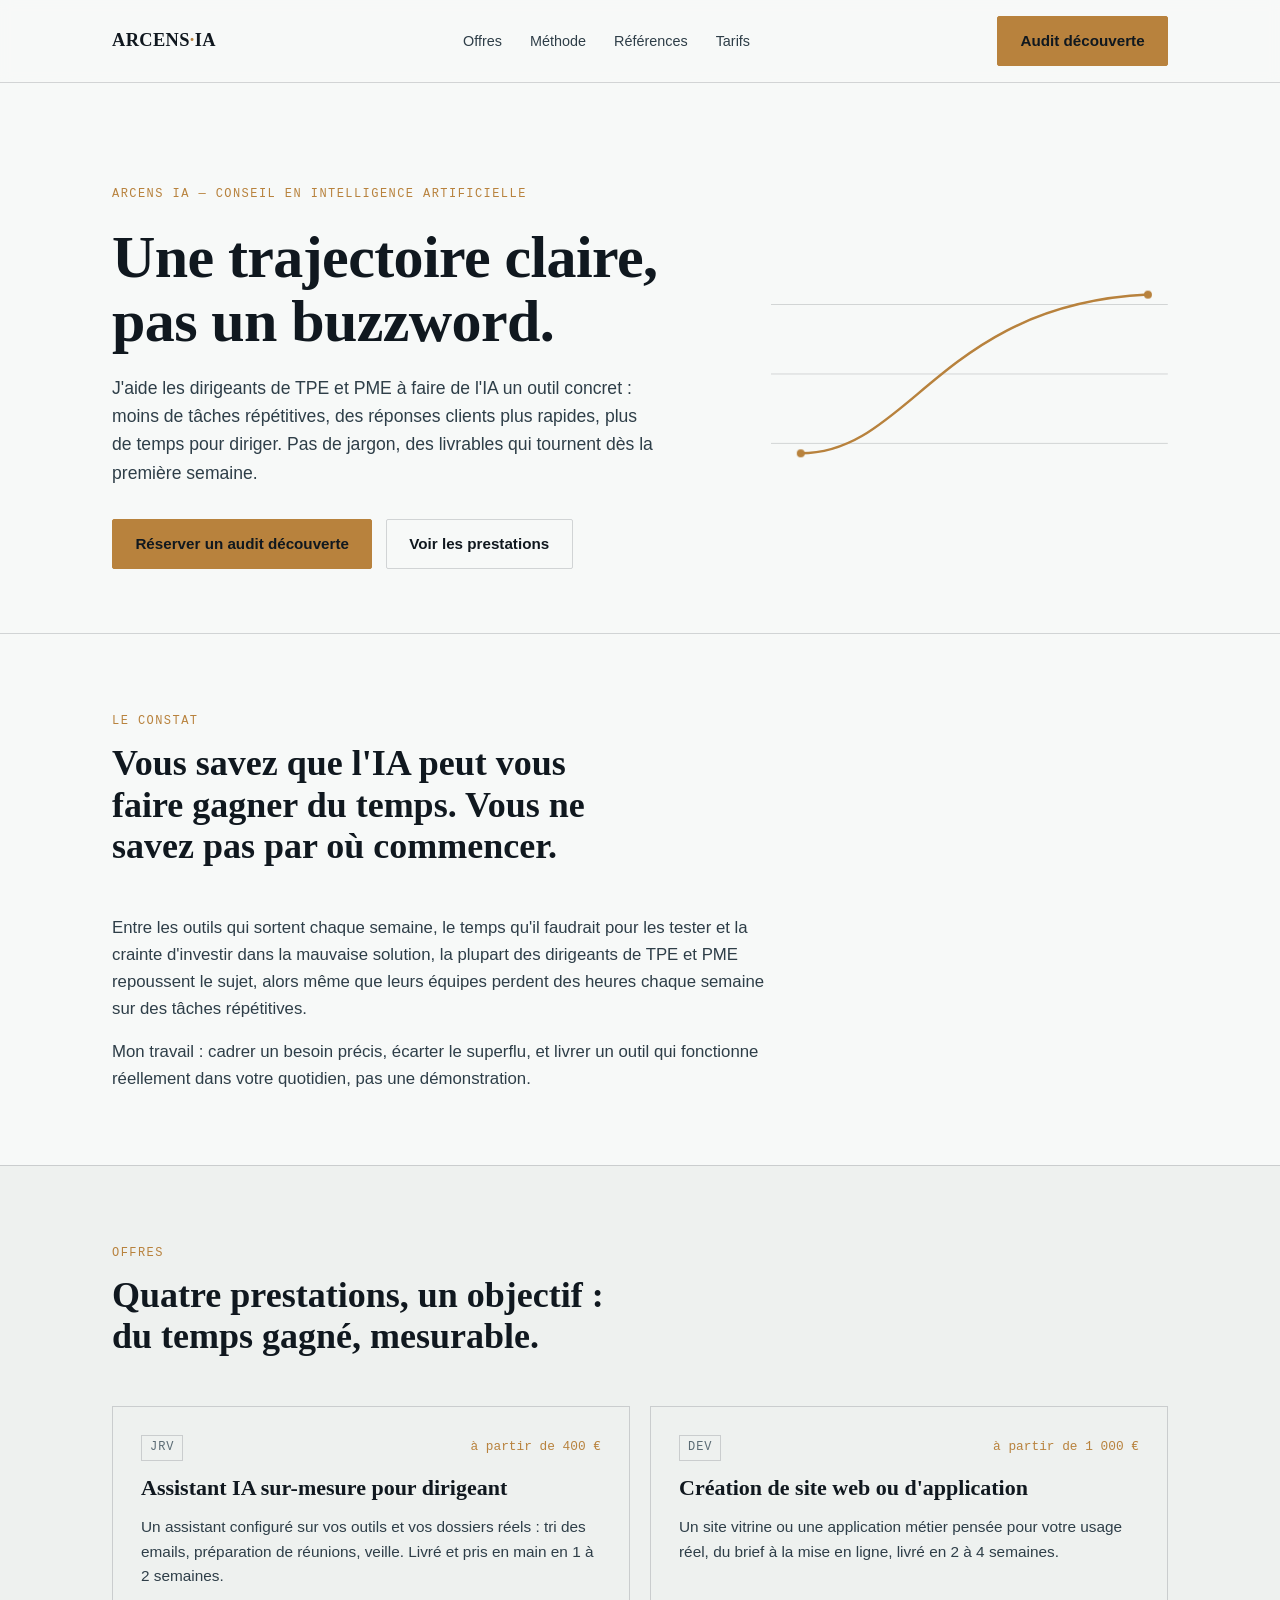
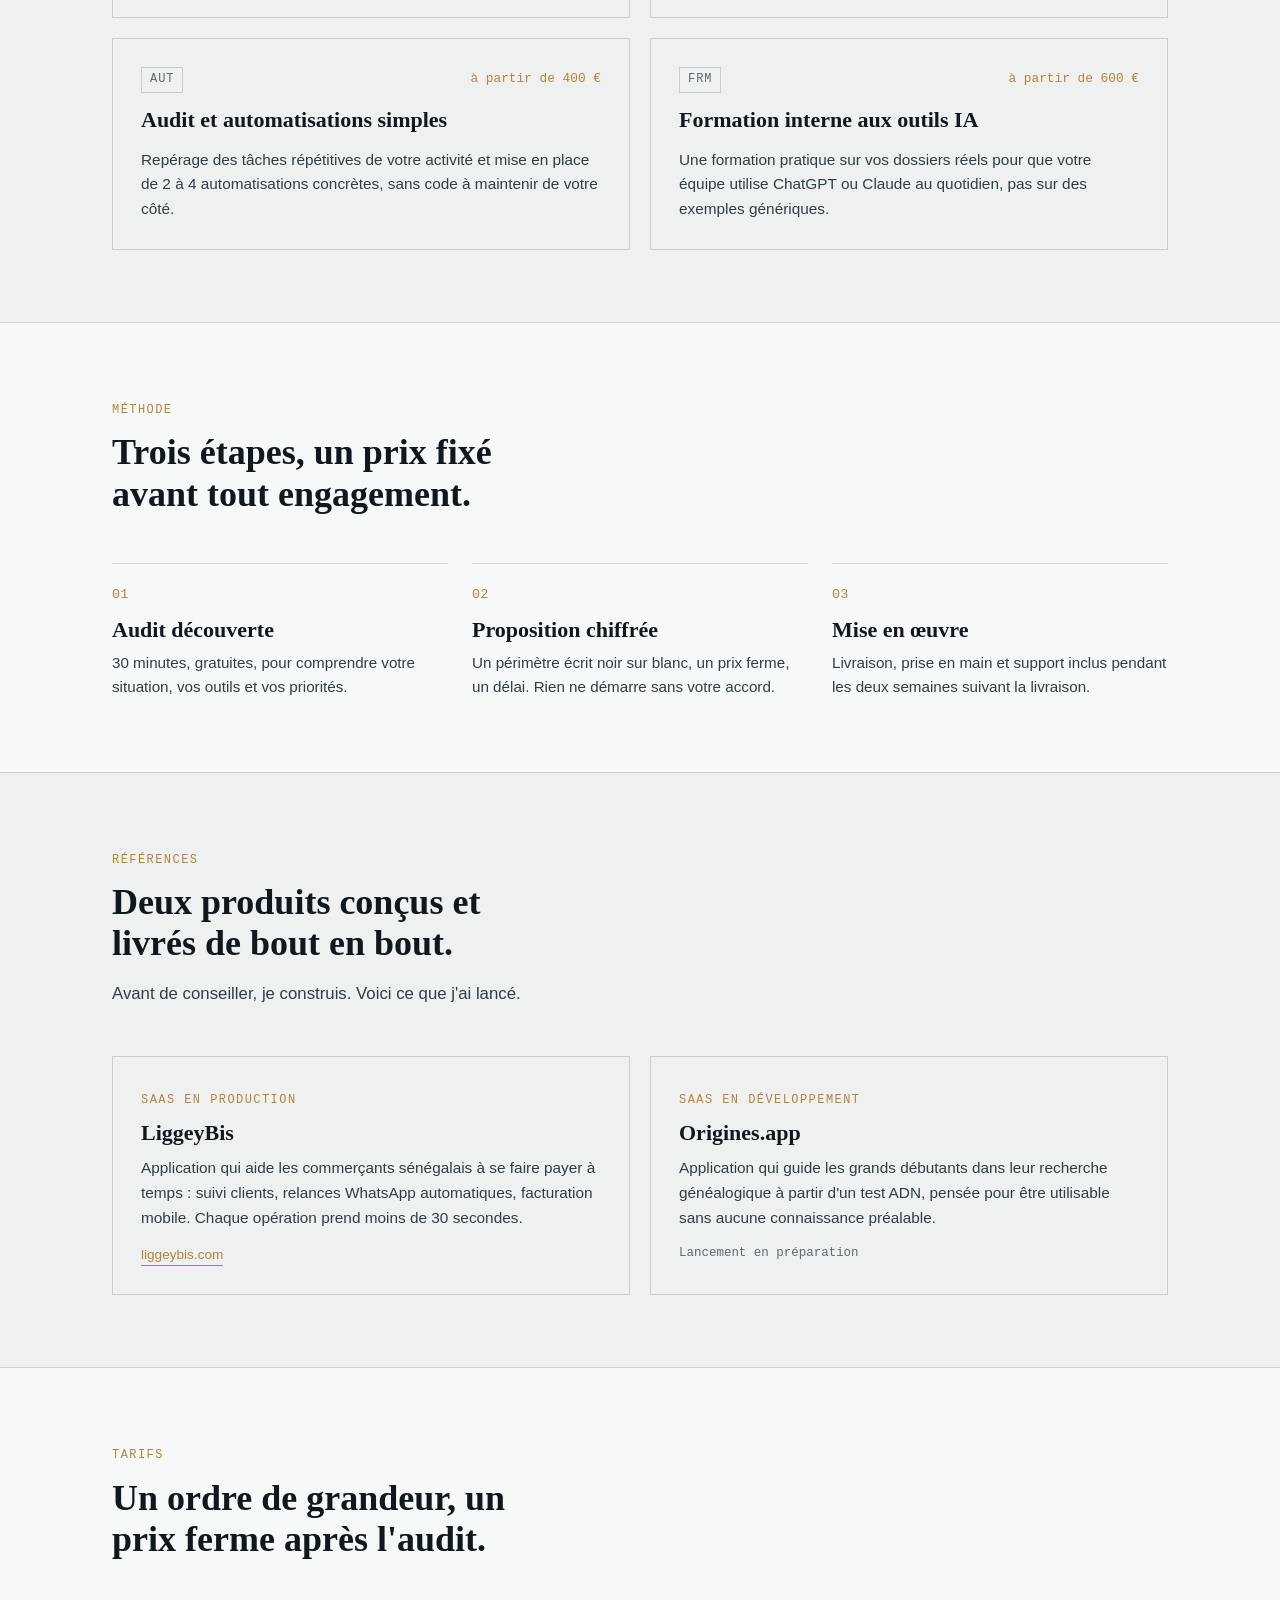
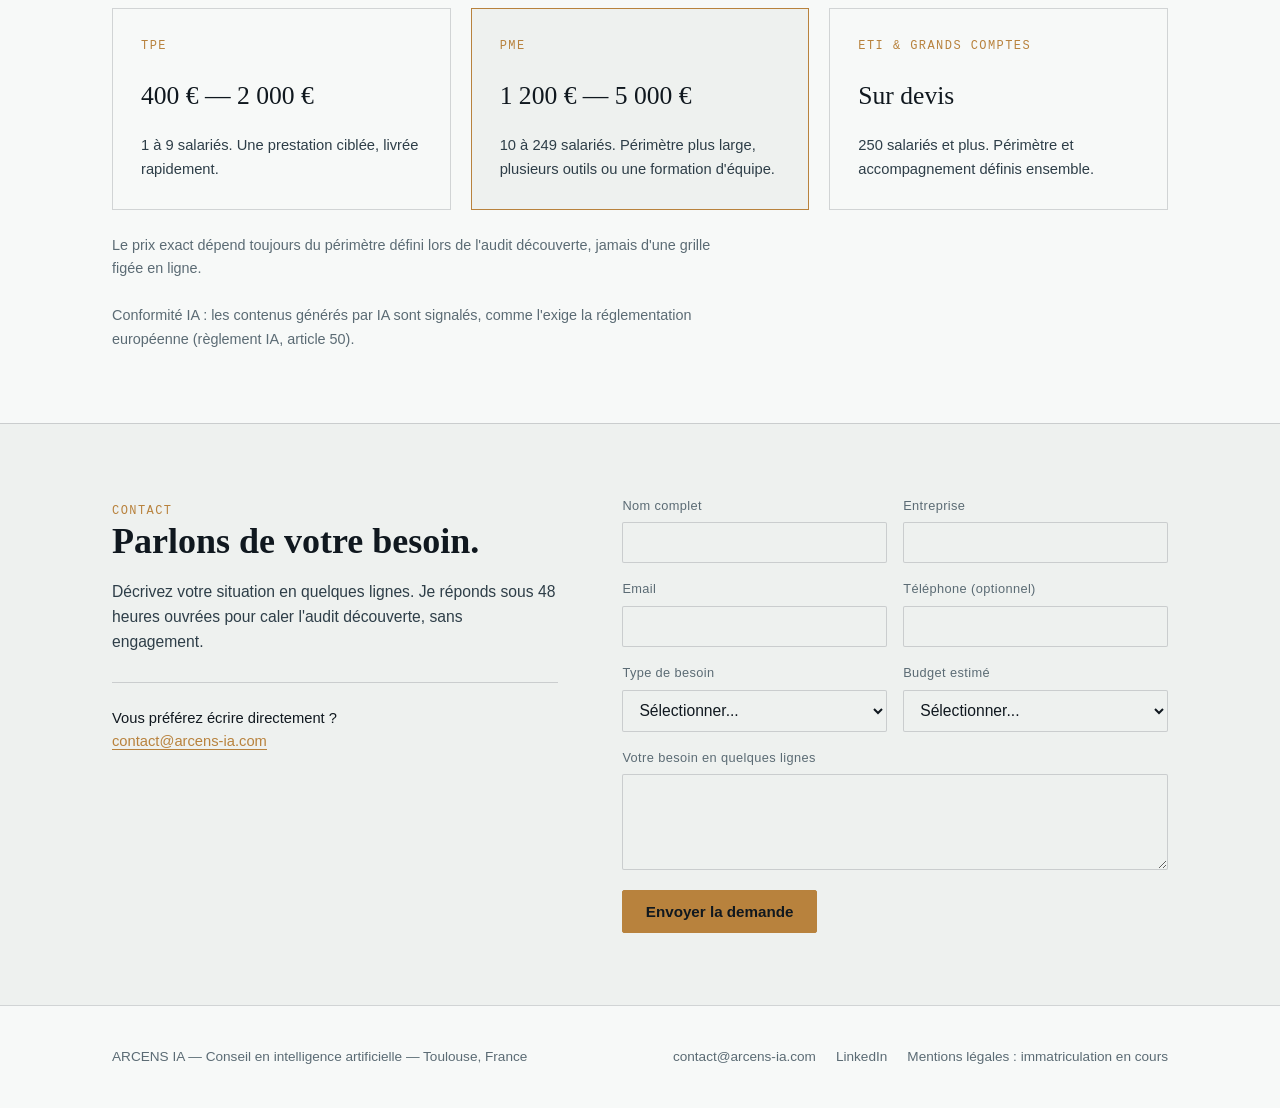
==== index.html @ 592940e7 "Lower starting price to 400 euros for JRV and AUT offers Co-Authored-By: Claude Sonnet 5 <noreply@an" ====
<!DOCTYPE html>
<html lang="fr">
<head>
<meta charset="UTF-8" />
<meta name="viewport" content="width=device-width, initial-scale=1.0" />
<title>Arcens IA — Conseil en intelligence artificielle pour dirigeants de TPE et PME</title>
<meta name="description" content="Arcens IA accompagne les dirigeants de TPE et PME avec des solutions IA concrètes : assistant sur-mesure, sites et applications, automatisations, formation." />
<!--
  À COMPLÉTER AVANT MISE EN LIGNE :
  1. Mentions légales dans le footer une fois le SIRET/immatriculation obtenu
-->
<style>
  :root {
    --ink-900: #10181f;
    --ink-700: #2e3e48;
    --ink-500: #5b6b74;
    --paper-000: #f7f9f8;
    --paper-050: #eef1ef;
    --paper-100: #e1e6e3;
    --accent: #b8823d;
    --accent-soft: #d9b77b;

    --bg: var(--paper-000);
    --surface: var(--paper-050);
    --surface-alt: var(--paper-100);
    --text: var(--ink-900);
    --text-soft: var(--ink-700);
    --text-muted: var(--ink-500);
    --border: rgba(16, 24, 31, 0.16);
    --accent-c: var(--accent);
    --accent-c-soft: var(--accent-soft);
    --on-accent: #10181f;
    --shadow: rgba(16, 24, 31, 0.10);
  }

  @media (prefers-color-scheme: dark) {
    :root:not([data-theme="light"]) {
      --bg: #10181f;
      --surface: #182530;
      --surface-alt: #1f2e3a;
      --text: #eef1ef;
      --text-soft: #c3cbc8;
      --text-muted: #8ca0a8;
      --border: rgba(238, 241, 239, 0.16);
      --accent-c: #d9a653;
      --accent-c-soft: #e9c687;
      --on-accent: #10181f;
      --shadow: rgba(0, 0, 0, 0.35);
    }
  }

  :root[data-theme="dark"] {
    --bg: #10181f;
    --surface: #182530;
    --surface-alt: #1f2e3a;
    --text: #eef1ef;
    --text-soft: #c3cbc8;
    --text-muted: #8ca0a8;
    --border: rgba(238, 241, 239, 0.16);
    --accent-c: #d9a653;
    --accent-c-soft: #e9c687;
    --on-accent: #10181f;
    --shadow: rgba(0, 0, 0, 0.35);
  }

  * { box-sizing: border-box; }

  html {
    scroll-behavior: smooth;
  }

  @media (prefers-reduced-motion: reduce) {
    html { scroll-behavior: auto; }
    *, *::before, *::after {
      animation-duration: 0.01ms !important;
      animation-iteration-count: 1 !important;
      transition-duration: 0.01ms !important;
    }
  }

  body {
    margin: 0;
    background: var(--bg);
    color: var(--text);
    font-family: "Trebuchet MS", "Segoe UI", Verdana, sans-serif;
    font-size: 16px;
    line-height: 1.6;
    -webkit-font-smoothing: antialiased;
  }

  .wrap {
    max-width: 72rem;
    margin: 0 auto;
    padding-inline: clamp(1.25rem, 4vw, 3rem);
  }

  h1, h2, h3 {
    font-family: "Iowan Old Style", "Palatino Linotype", Georgia, serif;
    font-weight: 600;
    text-wrap: balance;
    color: var(--text);
    margin: 0;
  }

  h1 { font-size: clamp(2.25rem, 1.5rem + 3vw, 3.75rem); line-height: 1.08; letter-spacing: -0.01em; }
  h2 { font-size: clamp(1.75rem, 1.3rem + 1.8vw, 2.25rem); line-height: 1.15; }
  h3 { font-size: clamp(1.15rem, 1rem + 0.6vw, 1.375rem); line-height: 1.25; }

  p { margin: 0; color: var(--text-soft); }

  .eyebrow {
    font-family: "Cascadia Mono", "SF Mono", Consolas, "Courier New", monospace;
    font-size: 0.75rem;
    letter-spacing: 0.12em;
    text-transform: uppercase;
    color: var(--accent-c);
    display: inline-block;
  }

  a { color: inherit; }

  .btn {
    display: inline-flex;
    align-items: center;
    gap: 0.5rem;
    font-family: "Trebuchet MS", "Segoe UI", sans-serif;
    font-size: 0.95rem;
    font-weight: 700;
    text-decoration: none;
    padding: 0.75rem 1.4rem;
    border-radius: 2px;
    border: 1px solid transparent;
    cursor: pointer;
    transition: background-color 0.15s ease, color 0.15s ease, border-color 0.15s ease;
  }
  .btn-primary {
    background: var(--accent-c);
    color: var(--on-accent);
    border-color: var(--accent-c);
  }
  .btn-primary:hover { background: var(--accent-c-soft); border-color: var(--accent-c-soft); }
  .btn-ghost {
    background: transparent;
    color: var(--text);
    border-color: var(--border);
  }
  .btn-ghost:hover { border-color: var(--accent-c); color: var(--accent-c); }
  .btn:focus-visible {
    outline: 2px solid var(--accent-c);
    outline-offset: 2px;
  }

  /* Header */
  .site-header {
    position: sticky;
    top: 0;
    z-index: 20;
    background: color-mix(in srgb, var(--bg) 88%, transparent);
    backdrop-filter: blur(6px);
    border-bottom: 1px solid var(--border);
  }
  .site-header .wrap {
    display: flex;
    align-items: center;
    justify-content: space-between;
    gap: 1rem;
    padding-block: 1rem;
  }
  .wordmark {
    font-family: "Iowan Old Style", "Palatino Linotype", Georgia, serif;
    font-weight: 700;
    font-size: 1.15rem;
    letter-spacing: 0.02em;
    text-decoration: none;
    color: var(--text);
  }
  .wordmark span { color: var(--accent-c); }
  .nav-links {
    display: flex;
    gap: 1.75rem;
    list-style: none;
    margin: 0;
    padding: 0;
  }
  .nav-links a {
    text-decoration: none;
    font-size: 0.9rem;
    color: var(--text-soft);
    transition: color 0.15s ease;
  }
  .nav-links a:hover { color: var(--accent-c); }
  @media (max-width: 42rem) {
    .nav-links { display: none; }
  }

  /* Hero */
  .hero {
    padding-block: clamp(3rem, 8vw, 6rem) clamp(2.5rem, 6vw, 4rem);
    display: grid;
    grid-template-columns: 1.2fr 0.8fr;
    gap: clamp(2rem, 5vw, 4rem);
    align-items: center;
  }
  @media (max-width: 56rem) {
    .hero { grid-template-columns: 1fr; }
  }
  .hero-eyebrow { margin-bottom: 1.25rem; }
  .hero h1 { margin-bottom: 1.25rem; }
  .hero-sub {
    font-size: 1.1rem;
    max-width: 34rem;
    margin-bottom: 2rem;
  }
  .hero-actions { display: flex; gap: 0.85rem; flex-wrap: wrap; }
  .hero-figure { position: relative; }
  .hero-figure svg { width: 100%; height: auto; display: block; }
  .arc-path {
    fill: none;
    stroke: var(--accent-c);
    stroke-width: 2.5;
    stroke-linecap: round;
    stroke-dasharray: 480;
    stroke-dashoffset: 480;
    animation: draw-arc 1.4s 0.2s ease forwards;
  }
  .arc-dot {
    fill: var(--accent-c);
    opacity: 0;
    animation: fade-in 0.4s 1.5s ease forwards;
  }
  .arc-grid line { stroke: var(--border); stroke-width: 1; }
  @keyframes draw-arc { to { stroke-dashoffset: 0; } }
  @keyframes fade-in { to { opacity: 1; } }

  /* Sections */
  .section { padding-block: clamp(3rem, 6vw, 4.5rem); border-top: 1px solid var(--border); }
  .section-head { max-width: 40rem; margin-bottom: clamp(2rem, 4vw, 3rem); }
  .section-head .eyebrow { margin-bottom: 0.75rem; }
  .section-head p { margin-top: 1rem; font-size: 1.05rem; }
  .section-alt { background: var(--surface); }

  /* Problem */
  .problem-body { max-width: 42rem; font-size: 1.05rem; }
  .problem-body p + p { margin-top: 1rem; }

  /* Offers */
  .offers-grid {
    display: grid;
    grid-template-columns: repeat(2, 1fr);
    gap: 1.25rem;
  }
  @media (max-width: 42rem) { .offers-grid { grid-template-columns: 1fr; } }
  .offer-card {
    background: var(--surface);
    border: 1px solid var(--border);
    padding: 1.75rem;
    display: flex;
    flex-direction: column;
    gap: 0.85rem;
    transition: border-color 0.15s ease;
  }
  .offer-card:hover { border-color: var(--accent-c); }
  .offer-head { display: flex; align-items: baseline; justify-content: space-between; gap: 1rem; }
  .offer-code {
    font-family: "Cascadia Mono", "SF Mono", Consolas, monospace;
    font-size: 0.75rem;
    letter-spacing: 0.08em;
    color: var(--text-muted);
    border: 1px solid var(--border);
    padding: 0.15rem 0.5rem;
  }
  .offer-price {
    font-family: "Cascadia Mono", "SF Mono", Consolas, monospace;
    font-size: 0.8rem;
    color: var(--accent-c);
    white-space: nowrap;
  }
  .offer-card p { font-size: 0.96rem; }

  /* Method */
  .method-list {
    display: grid;
    grid-template-columns: repeat(3, 1fr);
    gap: 1.5rem;
    counter-reset: step;
  }
  @media (max-width: 56rem) { .method-list { grid-template-columns: 1fr; } }
  .method-step { padding-top: 1.25rem; border-top: 1px solid var(--border); }
  .method-num {
    font-family: "Cascadia Mono", "SF Mono", Consolas, monospace;
    font-size: 0.85rem;
    color: var(--accent-c);
    display: block;
    margin-bottom: 0.6rem;
  }
  .method-step h3 { margin-bottom: 0.5rem; }
  .method-step p { font-size: 0.95rem; }

  /* Proof */
  .proof-grid {
    display: grid;
    grid-template-columns: repeat(2, 1fr);
    gap: 1.25rem;
  }
  @media (max-width: 42rem) { .proof-grid { grid-template-columns: 1fr; } }
  .proof-card {
    padding: 1.75rem;
    border: 1px solid var(--border);
    background: var(--surface);
  }
  .proof-card .eyebrow { margin-bottom: 0.6rem; }
  .proof-card h3 { margin-bottom: 0.6rem; }
  .proof-card p { font-size: 0.96rem; }
  .proof-link {
    display: inline-block;
    margin-top: 0.85rem;
    font-size: 0.85rem;
    color: var(--accent-c);
    text-decoration: none;
    border-bottom: 1px solid var(--accent-c);
  }
  .proof-status {
    display: inline-block;
    margin-top: 0.85rem;
    font-family: "Cascadia Mono", "SF Mono", Consolas, monospace;
    font-size: 0.78rem;
    color: var(--text-muted);
  }

  /* Pricing */
  .pricing-grid {
    display: grid;
    grid-template-columns: repeat(3, 1fr);
    gap: 1.25rem;
  }
  @media (max-width: 56rem) { .pricing-grid { grid-template-columns: 1fr; } }
  .price-tier {
    border: 1px solid var(--border);
    padding: 1.75rem;
    display: flex;
    flex-direction: column;
    gap: 0.5rem;
  }
  .price-tier.is-featured { border-color: var(--accent-c); background: var(--surface); }
  .price-tier .eyebrow { margin-bottom: 0.35rem; }
  .price-amount {
    font-family: "Iowan Old Style", "Palatino Linotype", Georgia, serif;
    font-size: 1.6rem;
    color: var(--text);
    margin: 0.35rem 0 0.6rem;
  }
  .price-tier p { font-size: 0.92rem; }
  .pricing-note { margin-top: 1.5rem; font-size: 0.9rem; color: var(--text-muted); max-width: 38rem; }

  /* Contact */
  .contact-grid {
    display: grid;
    grid-template-columns: 0.9fr 1.1fr;
    gap: clamp(2rem, 5vw, 4rem);
  }
  @media (max-width: 56rem) { .contact-grid { grid-template-columns: 1fr; } }
  .contact-info p { margin-top: 1rem; font-size: 0.98rem; }
  .contact-direct {
    margin-top: 1.75rem;
    padding-top: 1.5rem;
    border-top: 1px solid var(--border);
    font-size: 0.92rem;
  }
  .contact-direct a { color: var(--accent-c); text-decoration: none; border-bottom: 1px solid var(--accent-c); }

  form { display: flex; flex-direction: column; gap: 1rem; }
  .form-row { display: grid; grid-template-columns: 1fr 1fr; gap: 1rem; }
  @media (max-width: 30rem) { .form-row { grid-template-columns: 1fr; } }
  .form-field { display: flex; flex-direction: column; gap: 0.4rem; }
  .form-field label {
    font-size: 0.8rem;
    letter-spacing: 0.03em;
    color: var(--text-muted);
  }
  .form-field input,
  .form-field select,
  .form-field textarea {
    font-family: "Trebuchet MS", "Segoe UI", sans-serif;
    font-size: 0.98rem;
    color: var(--text);
    background: var(--surface);
    border: 1px solid var(--border);
    border-radius: 2px;
    padding: 0.65rem 0.75rem;
  }
  .form-field textarea { resize: vertical; min-height: 6rem; }
  .form-field input:focus-visible,
  .form-field select:focus-visible,
  .form-field textarea:focus-visible {
    outline: 2px solid var(--accent-c);
    outline-offset: 1px;
  }
  .form-submit { display: flex; align-items: center; gap: 1rem; margin-top: 0.25rem; }
  .form-status { font-size: 0.88rem; }
  .form-status[data-state="ok"] { color: #4f8f5b; }
  .form-status[data-state="error"] { color: #b3543f; }

  /* Footer */
  .site-footer { border-top: 1px solid var(--border); padding-block: 2.5rem; }
  .footer-grid {
    display: flex;
    justify-content: space-between;
    flex-wrap: wrap;
    gap: 1.5rem;
    font-size: 0.85rem;
    color: var(--text-muted);
  }
  .footer-links { display: flex; gap: 1.25rem; list-style: none; margin: 0; padding: 0; }
  .footer-links a { text-decoration: none; color: var(--text-muted); }
  .footer-links a:hover { color: var(--accent-c); }
</style>
</head>
<body>

<header class="site-header">
  <div class="wrap">
    <a href="#top" class="wordmark">ARCENS<span>·</span>IA</a>
    <nav>
      <ul class="nav-links">
        <li><a href="#offres">Offres</a></li>
        <li><a href="#methode">Méthode</a></li>
        <li><a href="#references">Références</a></li>
        <li><a href="#tarifs">Tarifs</a></li>
      </ul>
    </nav>
    <a href="#contact" class="btn btn-primary">Audit découverte</a>
  </div>
</header>

<main id="top">
  <section class="hero wrap">
    <div>
      <span class="eyebrow hero-eyebrow">Arcens IA — Conseil en intelligence artificielle</span>
      <h1>Une trajectoire claire, pas un buzzword.</h1>
      <p class="hero-sub">
        J'aide les dirigeants de TPE et PME à faire de l'IA un outil concret&nbsp;: moins de tâches
        répétitives, des réponses clients plus rapides, plus de temps pour diriger. Pas de jargon,
        des livrables qui tournent dès la première semaine.
      </p>
      <div class="hero-actions">
        <a href="#contact" class="btn btn-primary">Réserver un audit découverte</a>
        <a href="#offres" class="btn btn-ghost">Voir les prestations</a>
      </div>
    </div>
    <div class="hero-figure" aria-hidden="true">
      <svg viewBox="0 0 400 260" xmlns="http://www.w3.org/2000/svg">
        <g class="arc-grid">
          <line x1="0" y1="60" x2="400" y2="60" />
          <line x1="0" y1="130" x2="400" y2="130" />
          <line x1="0" y1="200" x2="400" y2="200" />
        </g>
        <path class="arc-path" d="M30,210 C140,210 170,60 380,50" />
        <circle class="arc-dot" cx="30" cy="210" r="4" />
        <circle class="arc-dot" cx="380" cy="50" r="4" />
      </svg>
    </div>
  </section>

  <section class="section">
    <div class="wrap">
      <div class="section-head">
        <span class="eyebrow">Le constat</span>
        <h2>Vous savez que l'IA peut vous faire gagner du temps. Vous ne savez pas par où commencer.</h2>
      </div>
      <div class="problem-body">
        <p>
          Entre les outils qui sortent chaque semaine, le temps qu'il faudrait pour les tester et la
          crainte d'investir dans la mauvaise solution, la plupart des dirigeants de TPE et PME
          repoussent le sujet, alors même que leurs équipes perdent des heures chaque semaine sur des
          tâches répétitives.
        </p>
        <p>
          Mon travail&nbsp;: cadrer un besoin précis, écarter le superflu, et livrer un outil qui fonctionne
          réellement dans votre quotidien, pas une démonstration.
        </p>
      </div>
    </div>
  </section>

  <section class="section section-alt" id="offres">
    <div class="wrap">
      <div class="section-head">
        <span class="eyebrow">Offres</span>
        <h2>Quatre prestations, un objectif&nbsp;: du temps gagné, mesurable.</h2>
      </div>
      <div class="offers-grid">
        <article class="offer-card">
          <div class="offer-head">
            <span class="offer-code">JRV</span>
            <span class="offer-price">à partir de 400 €</span>
          </div>
          <h3>Assistant IA sur-mesure pour dirigeant</h3>
          <p>
            Un assistant configuré sur vos outils et vos dossiers réels&nbsp;: tri des emails, préparation
            de réunions, veille. Livré et pris en main en 1 à 2 semaines.
          </p>
        </article>
        <article class="offer-card">
          <div class="offer-head">
            <span class="offer-code">DEV</span>
            <span class="offer-price">à partir de 1 000 €</span>
          </div>
          <h3>Création de site web ou d'application</h3>
          <p>
            Un site vitrine ou une application métier pensée pour votre usage réel, du brief à la mise
            en ligne, livré en 2 à 4 semaines.
          </p>
        </article>
        <article class="offer-card">
          <div class="offer-head">
            <span class="offer-code">AUT</span>
            <span class="offer-price">à partir de 400 €</span>
          </div>
          <h3>Audit et automatisations simples</h3>
          <p>
            Repérage des tâches répétitives de votre activité et mise en place de 2 à 4 automatisations
            concrètes, sans code à maintenir de votre côté.
          </p>
        </article>
        <article class="offer-card">
          <div class="offer-head">
            <span class="offer-code">FRM</span>
            <span class="offer-price">à partir de 600 €</span>
          </div>
          <h3>Formation interne aux outils IA</h3>
          <p>
            Une formation pratique sur vos dossiers réels pour que votre équipe utilise ChatGPT ou
            Claude au quotidien, pas sur des exemples génériques.
          </p>
        </article>
      </div>
    </div>
  </section>

  <section class="section" id="methode">
    <div class="wrap">
      <div class="section-head">
        <span class="eyebrow">Méthode</span>
        <h2>Trois étapes, un prix fixé avant tout engagement.</h2>
      </div>
      <div class="method-list">
        <div class="method-step">
          <span class="method-num">01</span>
          <h3>Audit découverte</h3>
          <p>30 minutes, gratuites, pour comprendre votre situation, vos outils et vos priorités.</p>
        </div>
        <div class="method-step">
          <span class="method-num">02</span>
          <h3>Proposition chiffrée</h3>
          <p>Un périmètre écrit noir sur blanc, un prix ferme, un délai. Rien ne démarre sans votre accord.</p>
        </div>
        <div class="method-step">
          <span class="method-num">03</span>
          <h3>Mise en œuvre</h3>
          <p>Livraison, prise en main et support inclus pendant les deux semaines suivant la livraison.</p>
        </div>
      </div>
    </div>
  </section>

  <section class="section section-alt" id="references">
    <div class="wrap">
      <div class="section-head">
        <span class="eyebrow">Références</span>
        <h2>Deux produits conçus et livrés de bout en bout.</h2>
        <p>Avant de conseiller, je construis. Voici ce que j'ai lancé.</p>
      </div>
      <div class="proof-grid">
        <article class="proof-card">
          <span class="eyebrow">SaaS en production</span>
          <h3>LiggeyBis</h3>
          <p>
            Application qui aide les commerçants sénégalais à se faire payer à temps&nbsp;: suivi clients,
            relances WhatsApp automatiques, facturation mobile. Chaque opération prend moins de 30
            secondes.
          </p>
          <a class="proof-link" href="https://liggeybis.com" target="_blank" rel="noopener">liggeybis.com</a>
        </article>
        <article class="proof-card">
          <span class="eyebrow">SaaS en développement</span>
          <h3>Origines.app</h3>
          <p>
            Application qui guide les grands débutants dans leur recherche généalogique à partir d'un
            test ADN, pensée pour être utilisable sans aucune connaissance préalable.
          </p>
          <span class="proof-status">Lancement en préparation</span>
        </article>
      </div>
    </div>
  </section>

  <section class="section" id="tarifs">
    <div class="wrap">
      <div class="section-head">
        <span class="eyebrow">Tarifs</span>
        <h2>Un ordre de grandeur, un prix ferme après l'audit.</h2>
      </div>
      <div class="pricing-grid">
        <div class="price-tier">
          <span class="eyebrow">TPE</span>
          <span class="price-amount">400 € — 2 000 €</span>
          <p>1 à 9 salariés. Une prestation ciblée, livrée rapidement.</p>
        </div>
        <div class="price-tier is-featured">
          <span class="eyebrow">PME</span>
          <span class="price-amount">1 200 € — 5 000 €</span>
          <p>10 à 249 salariés. Périmètre plus large, plusieurs outils ou une formation d'équipe.</p>
        </div>
        <div class="price-tier">
          <span class="eyebrow">ETI &amp; grands comptes</span>
          <span class="price-amount">Sur devis</span>
          <p>250 salariés et plus. Périmètre et accompagnement définis ensemble.</p>
        </div>
      </div>
      <p class="pricing-note">
        Le prix exact dépend toujours du périmètre défini lors de l'audit découverte, jamais d'une
        grille figée en ligne.
      </p>
      <p class="pricing-note">
        Conformité IA&nbsp;: les contenus générés par IA sont signalés, comme l'exige la
        réglementation européenne (règlement IA, article 50).
      </p>
    </div>
  </section>

  <section class="section section-alt" id="contact">
    <div class="wrap contact-grid">
      <div class="contact-info">
        <span class="eyebrow">Contact</span>
        <h2>Parlons de votre besoin.</h2>
        <p>
          Décrivez votre situation en quelques lignes. Je réponds sous 48 heures ouvrées pour caler
          l'audit découverte, sans engagement.
        </p>
        <div class="contact-direct">
          Vous préférez écrire directement ?<br />
          <a href="mailto:contact@arcens-ia.com">contact@arcens-ia.com</a>
        </div>
      </div>
      <form id="contact-form" action="https://formspree.io/f/xyegrejr" method="POST">
        <div class="form-row">
          <div class="form-field">
            <label for="name">Nom complet</label>
            <input type="text" id="name" name="name" required autocomplete="name" />
          </div>
          <div class="form-field">
            <label for="company">Entreprise</label>
            <input type="text" id="company" name="company" required autocomplete="organization" />
          </div>
        </div>
        <div class="form-row">
          <div class="form-field">
            <label for="email">Email</label>
            <input type="email" id="email" name="email" required autocomplete="email" />
          </div>
          <div class="form-field">
            <label for="phone">Téléphone (optionnel)</label>
            <input type="tel" id="phone" name="phone" autocomplete="tel" />
          </div>
        </div>
        <div class="form-row">
          <div class="form-field">
            <label for="need">Type de besoin</label>
            <select id="need" name="need" required>
              <option value="">Sélectionner...</option>
              <option value="Assistant IA sur-mesure">Assistant IA sur-mesure</option>
              <option value="Site web ou application">Site web ou application</option>
              <option value="Audit et automatisations">Audit et automatisations</option>
              <option value="Formation aux outils IA">Formation aux outils IA</option>
              <option value="Autre">Autre</option>
            </select>
          </div>
          <div class="form-field">
            <label for="budget">Budget estimé</label>
            <select id="budget" name="budget">
              <option value="">Sélectionner...</option>
              <option value="Moins de 1000 euros">Moins de 1 000 €</option>
              <option value="1000 a 3000 euros">1 000 € — 3 000 €</option>
              <option value="3000 a 5000 euros">3 000 € — 5 000 €</option>
              <option value="Plus de 5000 euros">Plus de 5 000 €</option>
              <option value="A definir ensemble">À définir ensemble</option>
            </select>
          </div>
        </div>
        <div class="form-field">
          <label for="message">Votre besoin en quelques lignes</label>
          <textarea id="message" name="message" required></textarea>
        </div>
        <div class="form-submit">
          <button type="submit" class="btn btn-primary">Envoyer la demande</button>
          <span class="form-status" id="form-status" role="status" aria-live="polite"></span>
        </div>
      </form>
    </div>
  </section>
</main>

<footer class="site-footer">
  <div class="wrap footer-grid">
    <span>ARCENS IA — Conseil en intelligence artificielle — Toulouse, France</span>
    <ul class="footer-links">
      <li><a href="mailto:contact@arcens-ia.com">contact@arcens-ia.com</a></li>
      <li><a href="https://www.linkedin.com/in/pierrearcens/" target="_blank" rel="noopener">LinkedIn</a></li>
      <li>Mentions légales&nbsp;: immatriculation en cours</li>
    </ul>
  </div>
</footer>

<script>
  (function () {
    var form = document.getElementById("contact-form");
    var status = document.getElementById("form-status");
    if (!form) return;

    form.addEventListener("submit", function (event) {
      event.preventDefault();
      status.dataset.state = "";
      status.textContent = "Envoi en cours...";

      fetch(form.action, {
        method: "POST",
        body: new FormData(form),
        headers: { Accept: "application/json" },
      })
        .then(function (response) {
          if (response.ok) {
            status.dataset.state = "ok";
            status.textContent = "Message envoyé. Réponse sous 48h ouvrées.";
            form.reset();
          } else {
            throw new Error("submit failed");
          }
        })
        .catch(function () {
          status.dataset.state = "error";
          status.textContent = "Échec de l'envoi. Écrivez-moi directement à contact@arcens-ia.com.";
        });
    });
  })();
</script>
</body>
</html>
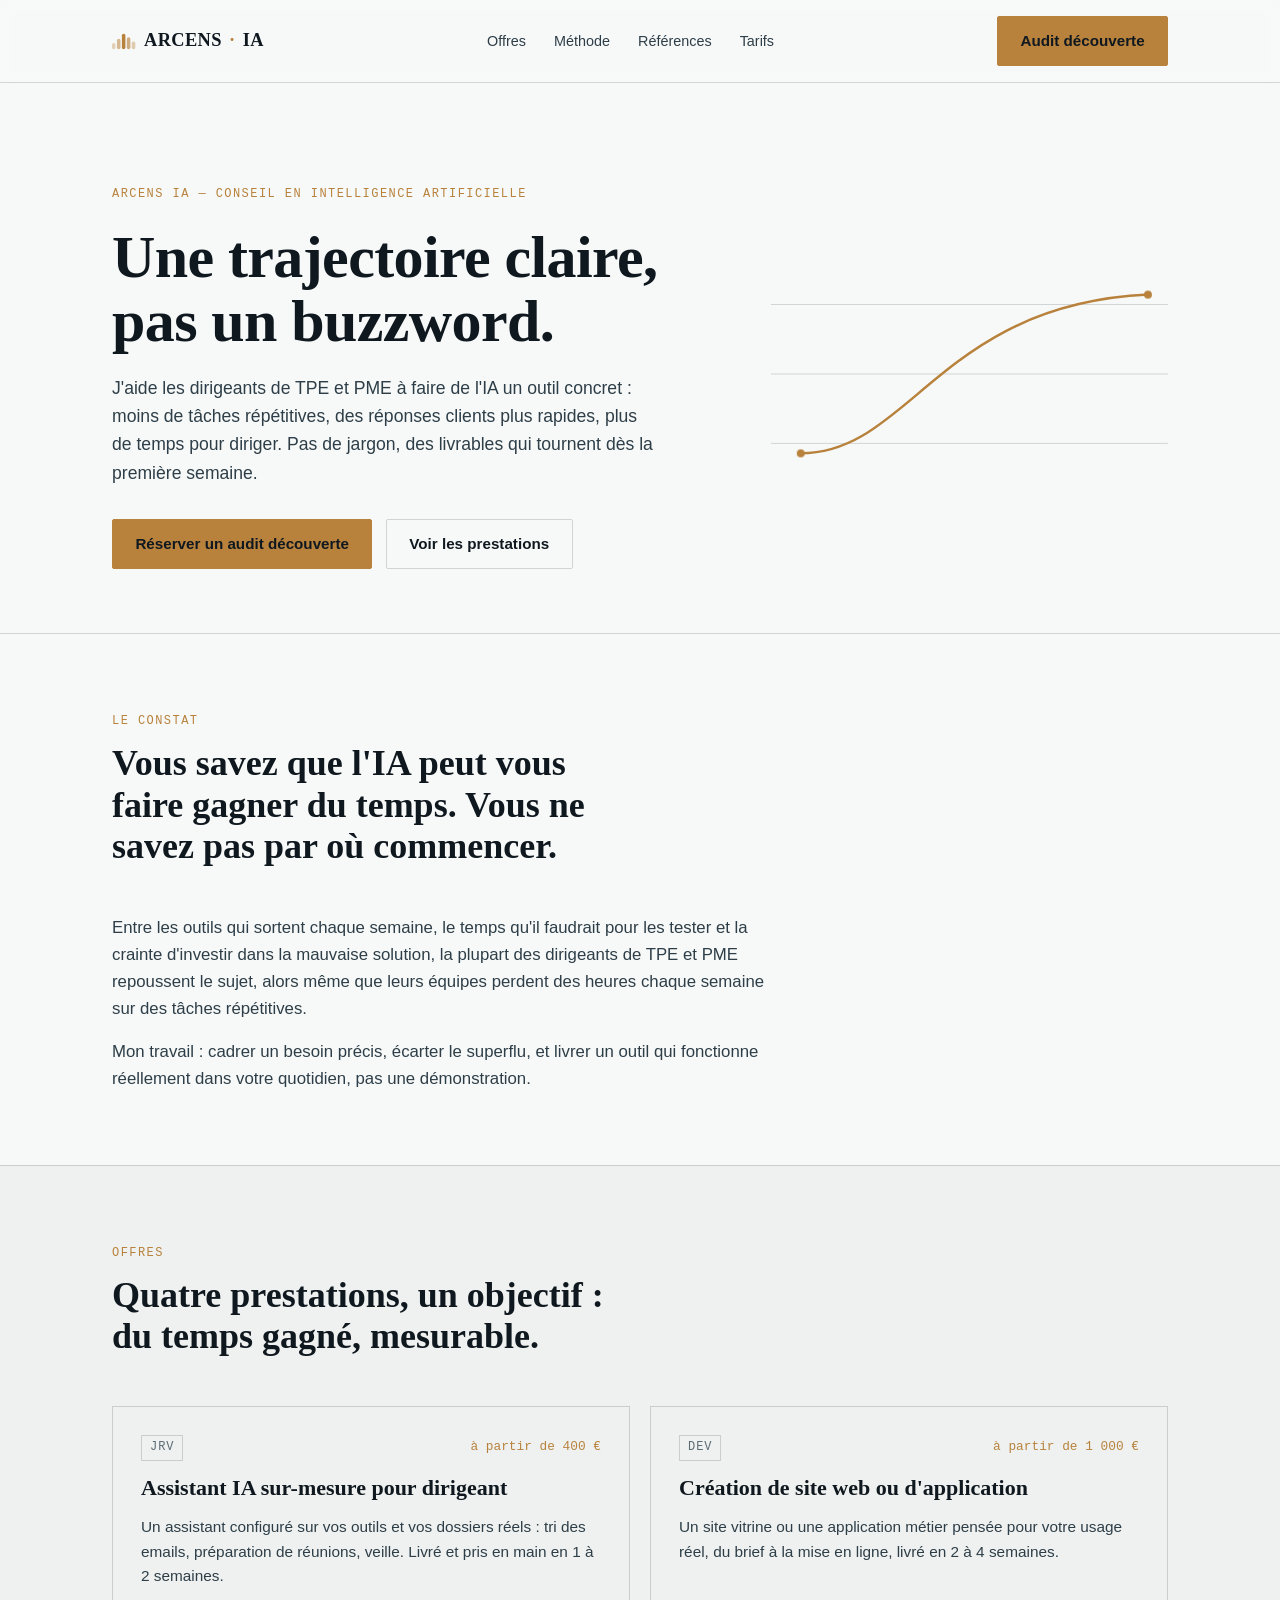
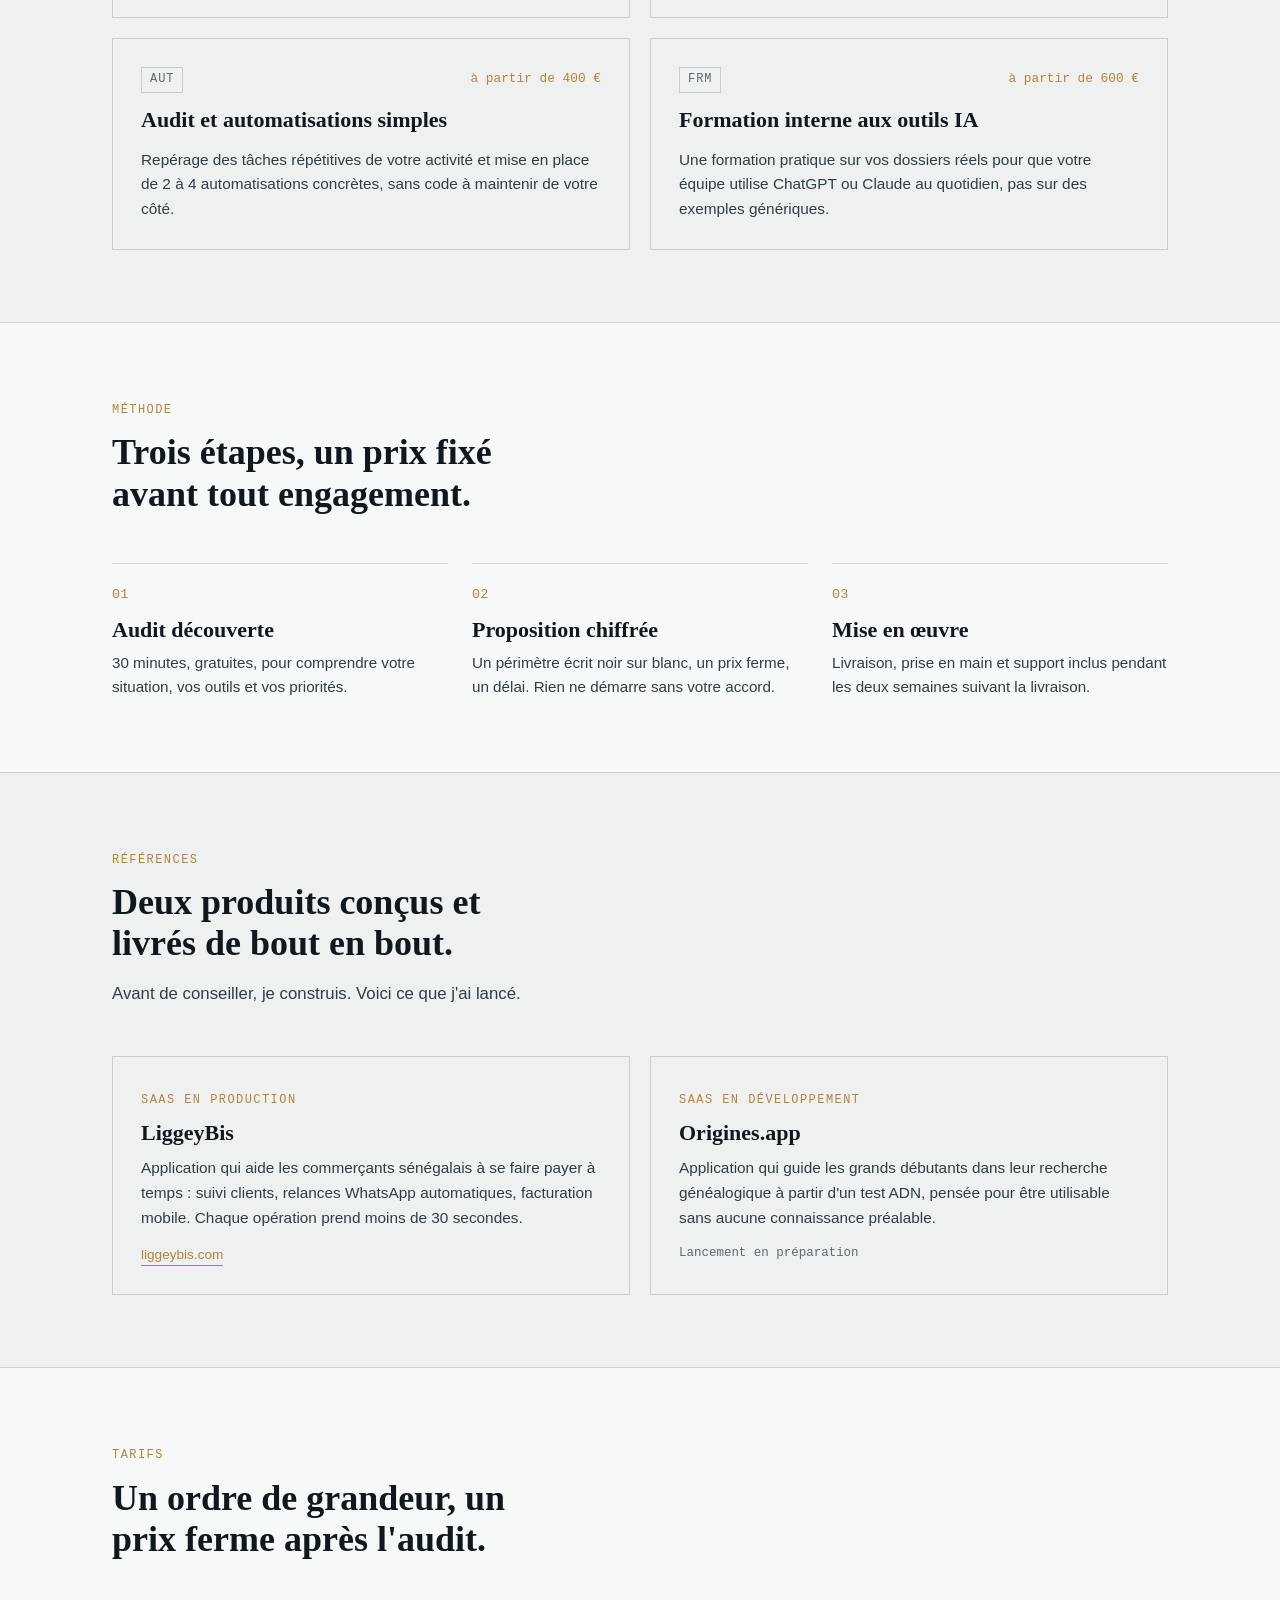
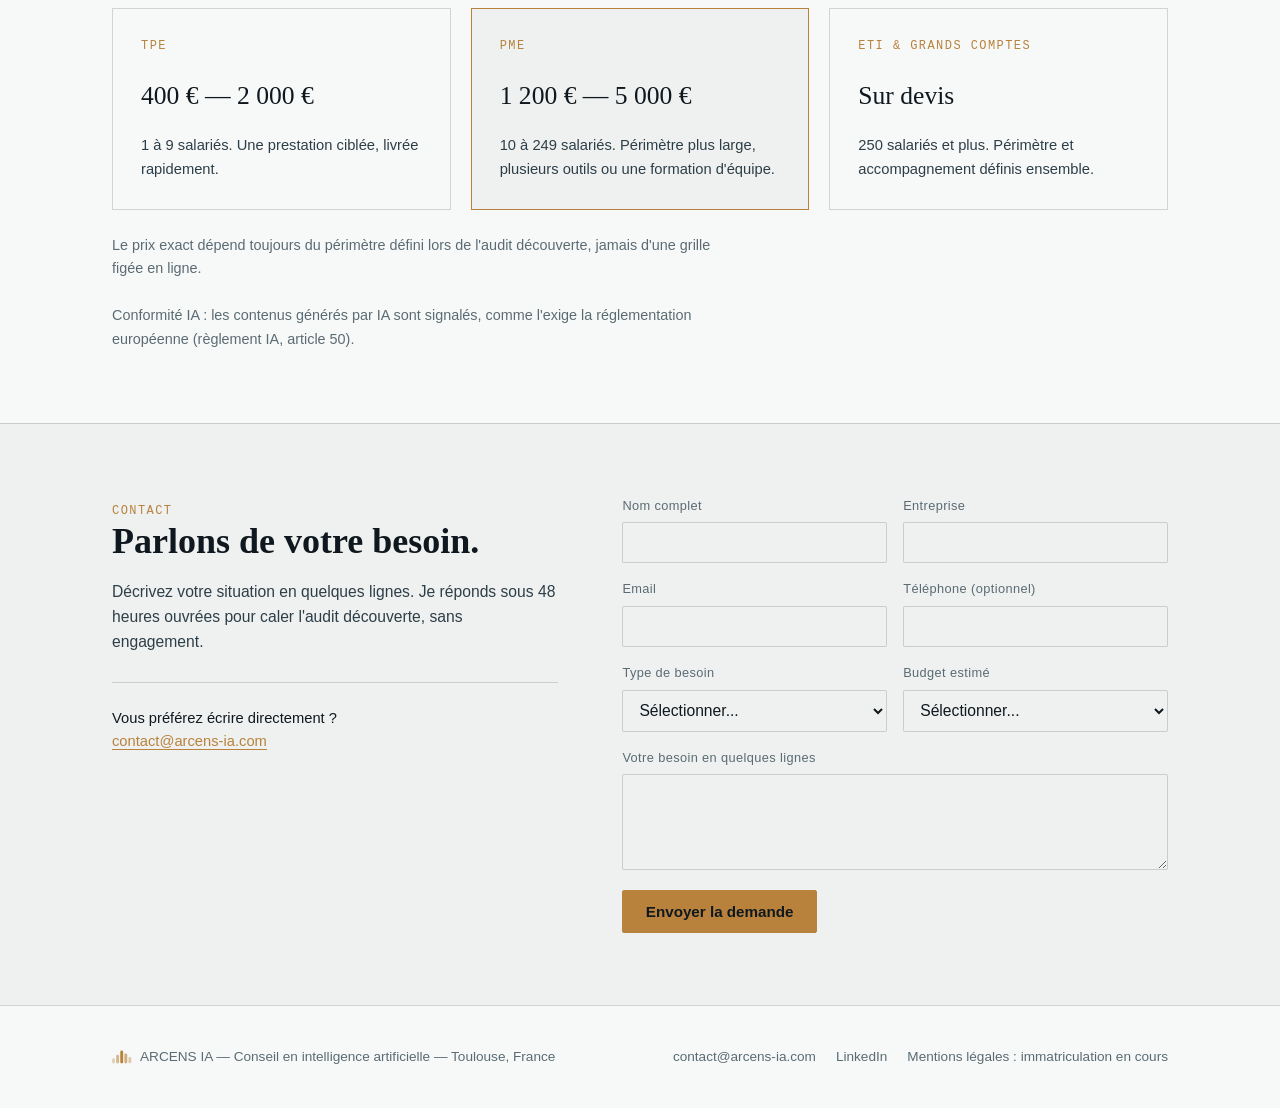
==== commit 73808d22: "Add real logo mark and favicon based on the official brand kit Replaces the plain text wordmark with" ====
--- a/index.html
+++ b/index.html
@@ -5,6 +5,9 @@
 <meta name="viewport" content="width=device-width, initial-scale=1.0" />
 <title>Arcens IA — Conseil en intelligence artificielle pour dirigeants de TPE et PME</title>
 <meta name="description" content="Arcens IA accompagne les dirigeants de TPE et PME avec des solutions IA concrètes : assistant sur-mesure, sites et applications, automatisations, formation." />
+<link rel="icon" href="favicon.svg" type="image/svg+xml" />
+<link rel="icon" href="favicon-32.png" sizes="32x32" type="image/png" />
+<link rel="apple-touch-icon" href="apple-touch-icon.png" />
 <!--
   À COMPLÉTER AVANT MISE EN LIGNE :
   1. Mentions légales dans le footer une fois le SIRET/immatriculation obtenu
@@ -167,6 +170,9 @@
     padding-block: 1rem;
   }
   .wordmark {
+    display: inline-flex;
+    align-items: center;
+    gap: 0.5rem;
     font-family: "Iowan Old Style", "Palatino Linotype", Georgia, serif;
     font-weight: 700;
     font-size: 1.15rem;
@@ -175,6 +181,12 @@
     color: var(--text);
   }
   .wordmark span { color: var(--accent-c); }
+  .logo-mark { flex: none; display: block; }
+  .footer-brand {
+    display: inline-flex;
+    align-items: center;
+    gap: 0.5rem;
+  }
   .nav-links {
     display: flex;
     gap: 1.75rem;
@@ -419,7 +431,15 @@
 
 <header class="site-header">
   <div class="wrap">
-    <a href="#top" class="wordmark">ARCENS<span>·</span>IA</a>
+    <a href="#top" class="wordmark">
+      <svg class="logo-mark" viewBox="0 0 34 24" width="24" height="17" xmlns="http://www.w3.org/2000/svg" aria-hidden="true" focusable="false">
+        <rect x="0"  y="14" width="5" height="9"  fill="var(--accent-c)" rx="2.5" opacity="0.35"/>
+        <rect x="7"  y="8"  width="5" height="15" fill="var(--accent-c)" rx="2.5" opacity="0.55"/>
+        <rect x="14" y="1"  width="5" height="22" fill="var(--accent-c)" rx="2.5"/>
+        <rect x="21" y="6"  width="5" height="17" fill="var(--accent-c)" rx="2.5" opacity="0.65"/>
+        <rect x="28" y="12" width="5" height="11" fill="var(--accent-c)" rx="2.5" opacity="0.4"/>
+      </svg>
+      ARCENS<span>·</span>IA</a>
     <nav>
       <ul class="nav-links">
         <li><a href="#offres">Offres</a></li>
@@ -643,6 +663,7 @@
         </div>
       </div>
       <form id="contact-form" action="https://formspree.io/f/xyegrejr" method="POST">
+        <input type="text" name="_gotcha" tabindex="-1" autocomplete="off" style="position:absolute; left:-9999px; width:1px; height:1px; opacity:0;" aria-hidden="true" />
         <div class="form-row">
           <div class="form-field">
             <label for="name">Nom complet</label>
@@ -702,7 +723,16 @@
 
 <footer class="site-footer">
   <div class="wrap footer-grid">
-    <span>ARCENS IA — Conseil en intelligence artificielle — Toulouse, France</span>
+    <span class="footer-brand">
+      <svg class="logo-mark" viewBox="0 0 34 24" width="20" height="14" xmlns="http://www.w3.org/2000/svg" aria-hidden="true" focusable="false">
+        <rect x="0"  y="14" width="5" height="9"  fill="var(--accent-c)" rx="2.5" opacity="0.35"/>
+        <rect x="7"  y="8"  width="5" height="15" fill="var(--accent-c)" rx="2.5" opacity="0.55"/>
+        <rect x="14" y="1"  width="5" height="22" fill="var(--accent-c)" rx="2.5"/>
+        <rect x="21" y="6"  width="5" height="17" fill="var(--accent-c)" rx="2.5" opacity="0.65"/>
+        <rect x="28" y="12" width="5" height="11" fill="var(--accent-c)" rx="2.5" opacity="0.4"/>
+      </svg>
+      ARCENS IA — Conseil en intelligence artificielle — Toulouse, France
+    </span>
     <ul class="footer-links">
       <li><a href="mailto:contact@arcens-ia.com">contact@arcens-ia.com</a></li>
       <li><a href="https://www.linkedin.com/in/pierrearcens/" target="_blank" rel="noopener">LinkedIn</a></li>
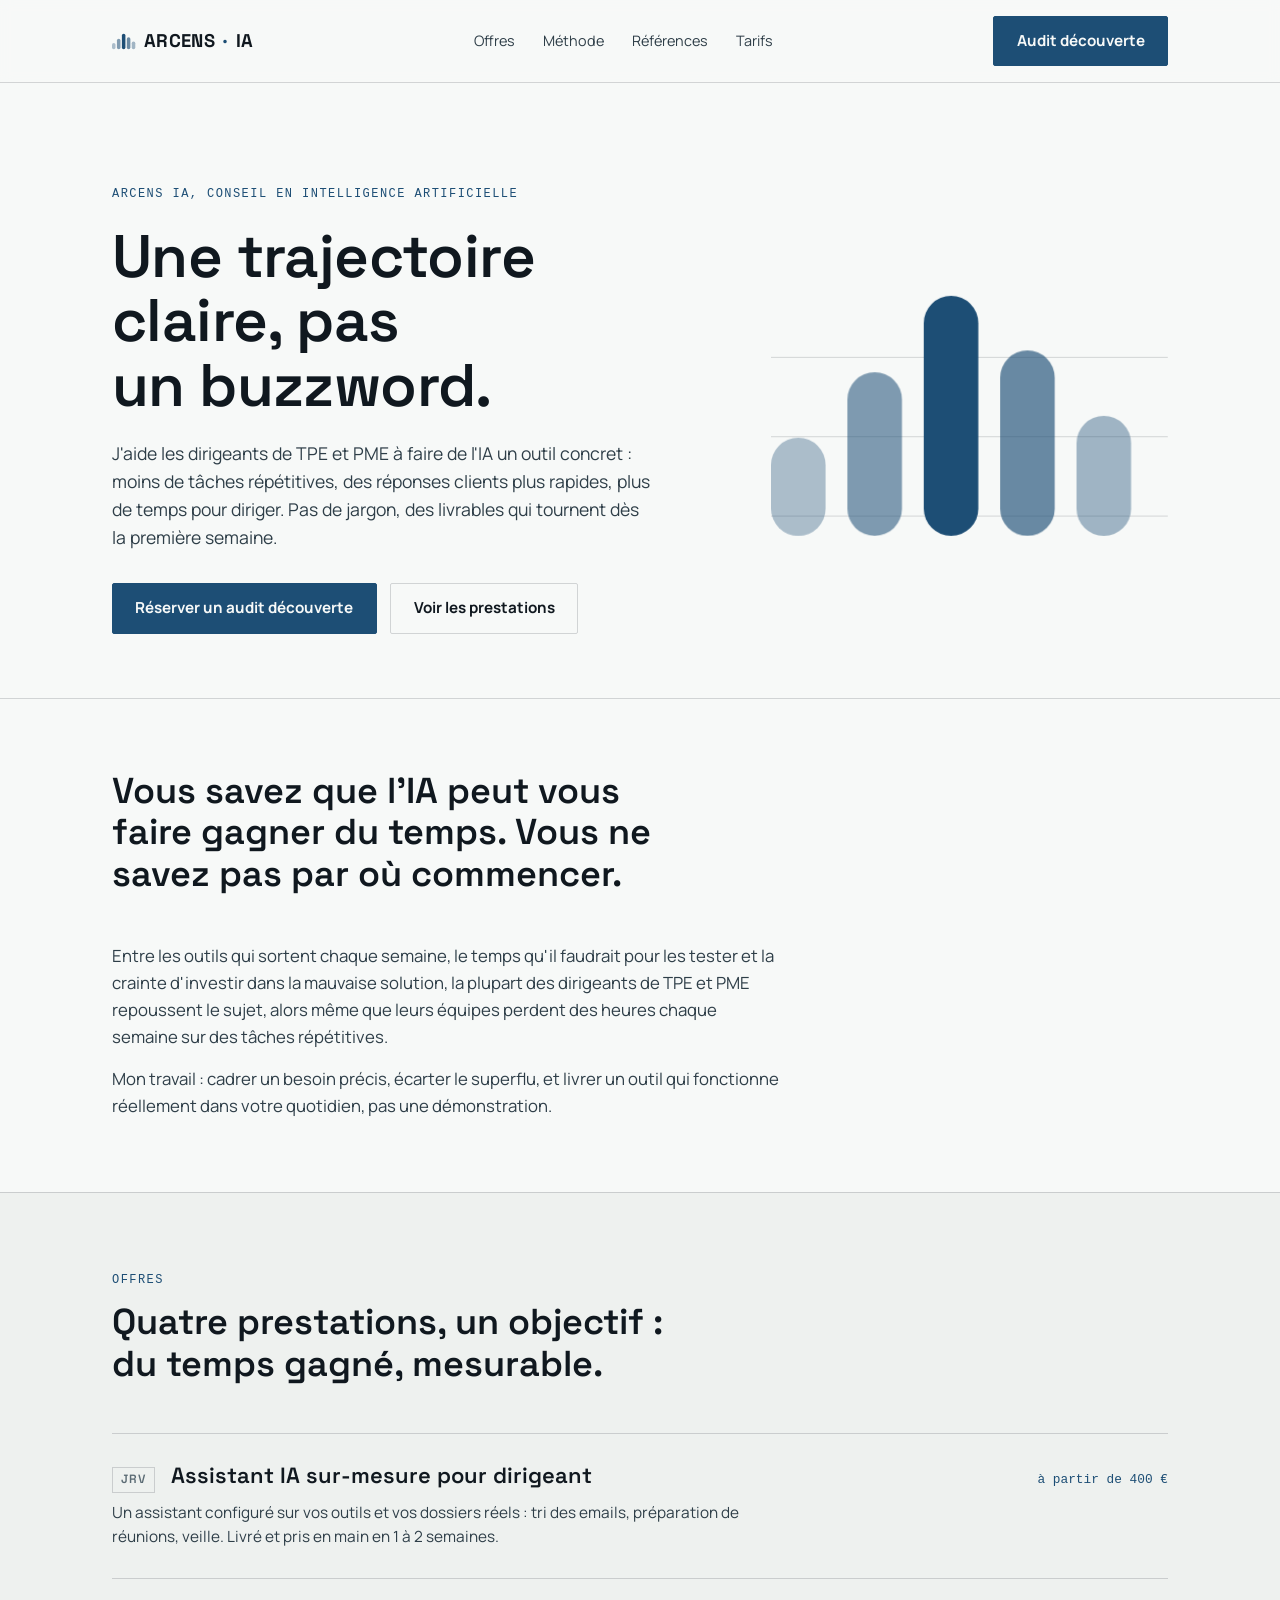
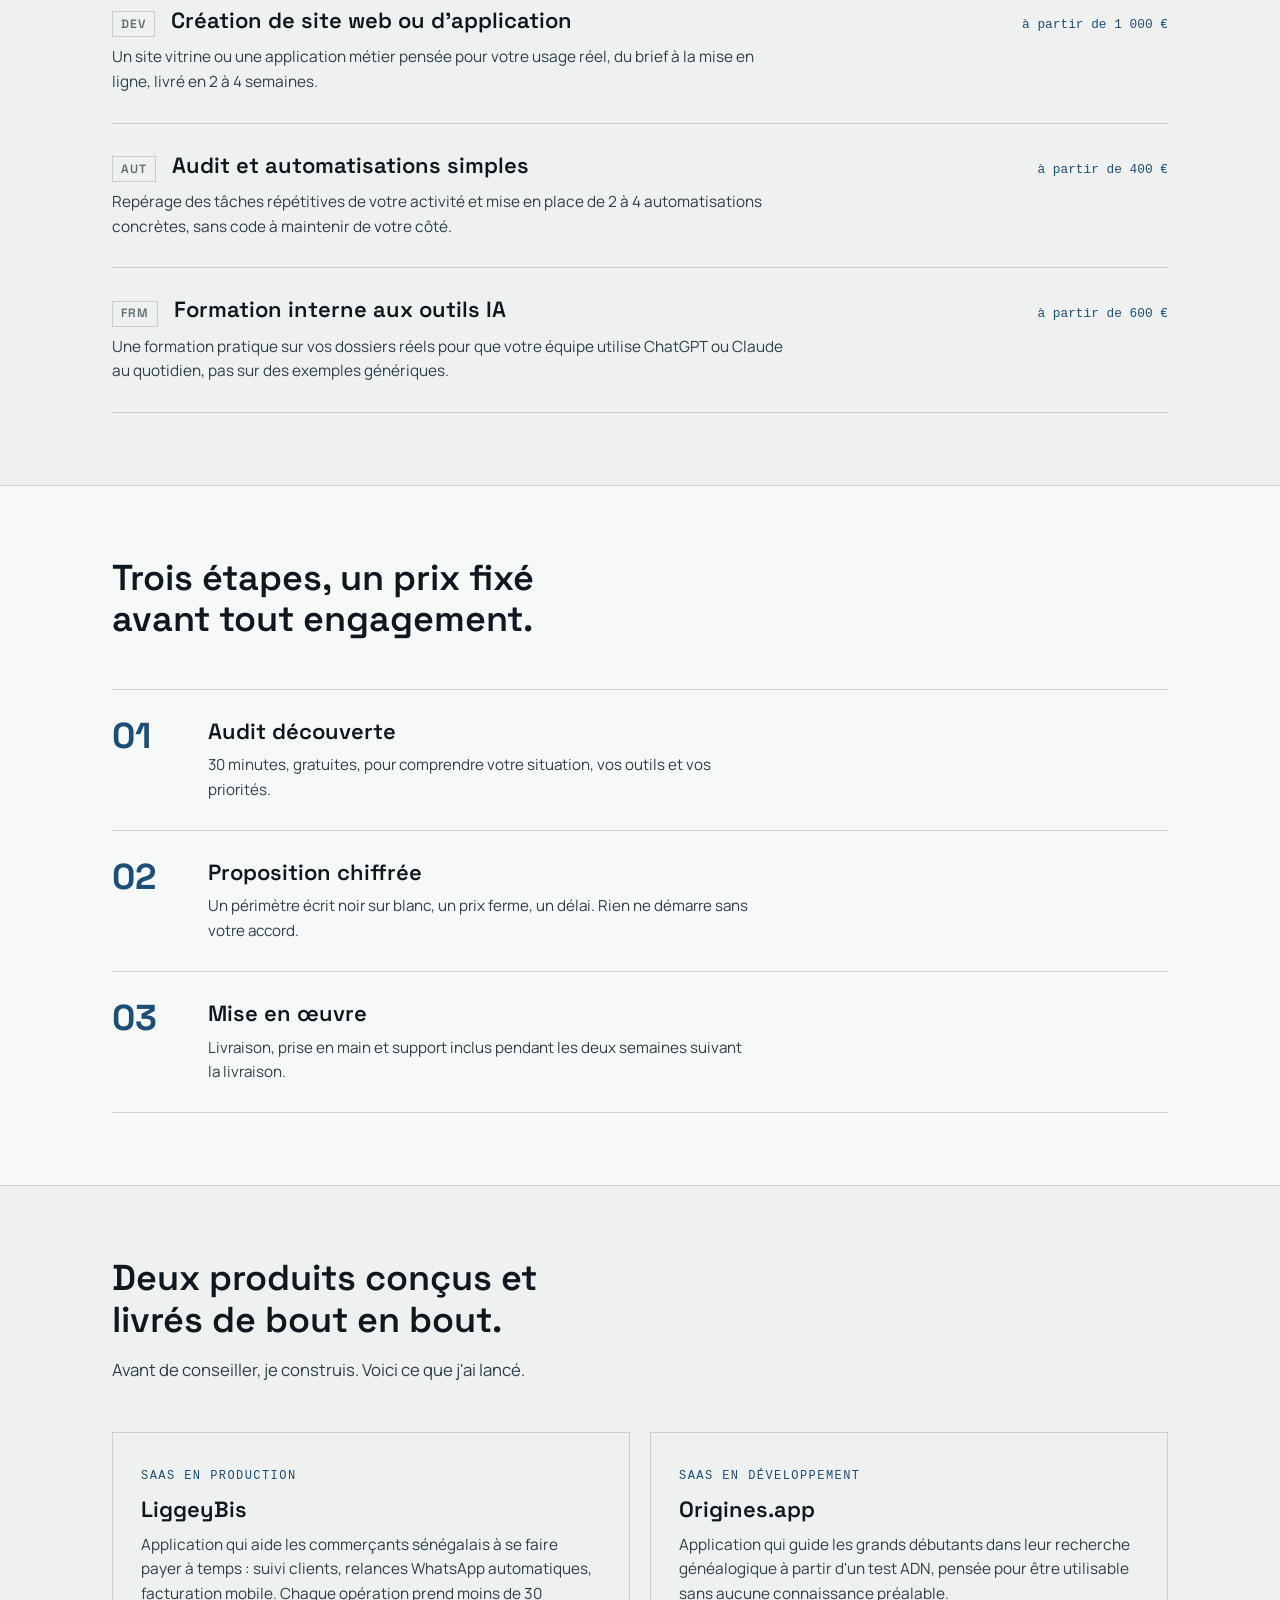
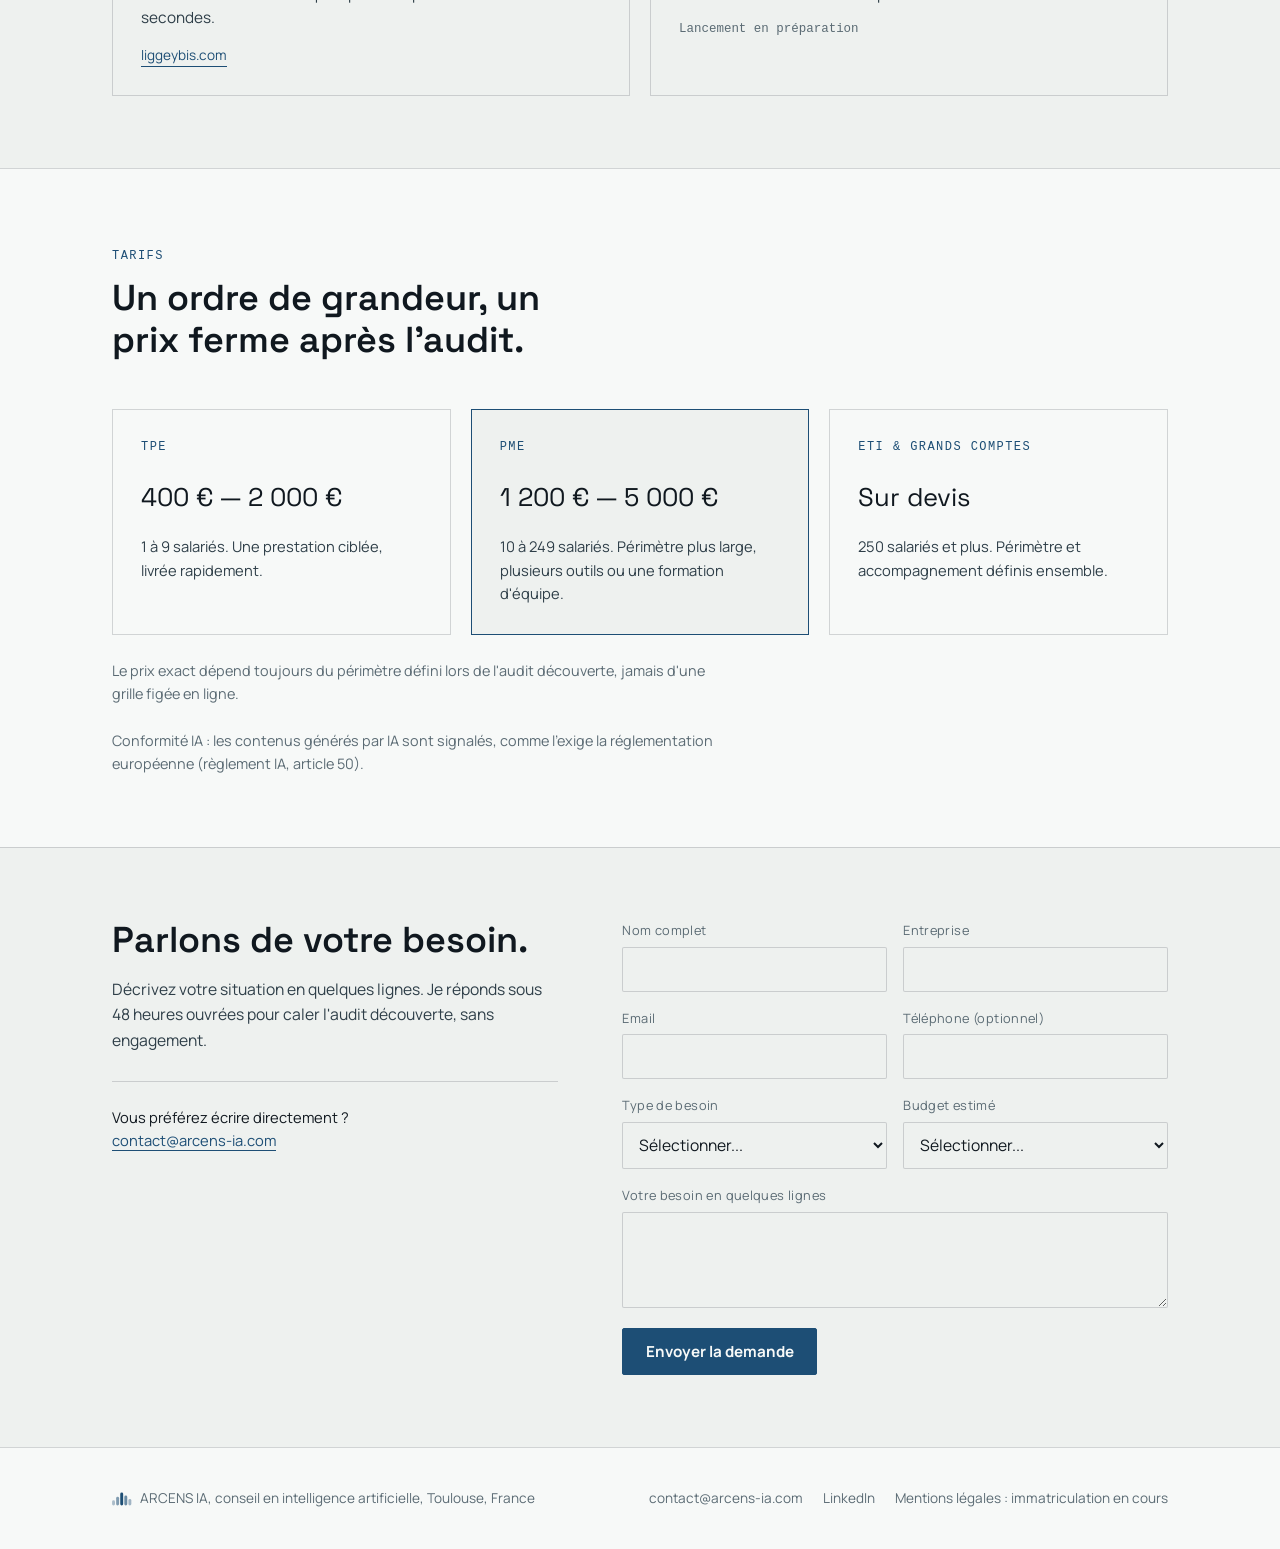
==== commit b93ea225: "Refresh visual identity: steel blue accent, Space Grotesk/Manrope, less generic layout Replaces the " ====
--- a/index.html
+++ b/index.html
@@ -3,14 +3,28 @@
 <head>
 <meta charset="UTF-8" />
 <meta name="viewport" content="width=device-width, initial-scale=1.0" />
-<title>Arcens IA — Conseil en intelligence artificielle pour dirigeants de TPE et PME</title>
+<title>Arcens IA, conseil en intelligence artificielle pour dirigeants de TPE et PME</title>
 <meta name="description" content="Arcens IA accompagne les dirigeants de TPE et PME avec des solutions IA concrètes : assistant sur-mesure, sites et applications, automatisations, formation." />
+<meta property="og:type" content="website" />
+<meta property="og:title" content="Arcens IA, conseil en intelligence artificielle pour dirigeants de TPE et PME" />
+<meta property="og:description" content="Assistant sur-mesure, sites et applications, automatisations, formation : de l'IA concrète pour les TPE et PME, sans jargon." />
+<meta property="og:url" content="https://arcens-ia.com/" />
+<meta property="og:image" content="https://arcens-ia.com/og-image.png" />
+<meta property="og:locale" content="fr_FR" />
+<meta name="twitter:card" content="summary_large_image" />
+<meta name="twitter:title" content="Arcens IA, conseil en intelligence artificielle pour dirigeants de TPE et PME" />
+<meta name="twitter:description" content="Assistant sur-mesure, sites et applications, automatisations, formation : de l'IA concrète pour les TPE et PME, sans jargon." />
+<meta name="twitter:image" content="https://arcens-ia.com/og-image.png" />
 <link rel="icon" href="favicon.svg" type="image/svg+xml" />
 <link rel="icon" href="favicon-32.png" sizes="32x32" type="image/png" />
 <link rel="apple-touch-icon" href="apple-touch-icon.png" />
+<link rel="preconnect" href="https://fonts.googleapis.com" />
+<link rel="preconnect" href="https://fonts.gstatic.com" crossorigin />
+<link href="https://fonts.googleapis.com/css2?family=Space+Grotesk:wght@500;600;700&family=Manrope:wght@400;500;600;700;800&display=swap" rel="stylesheet" />
 <!--
   À COMPLÉTER AVANT MISE EN LIGNE :
-  1. Mentions légales dans le footer une fois le SIRET/immatriculation obtenu
+  1. Mentions légales dans le footer une fois le SIRET/immatriculation obtenu (CGV déjà rédigées, voir context/cgv-arcens-ia.md)
+  2. Remplacer og-image.png par un visuel dédié si besoin (généré à partir de la nouvelle identité)
 -->
 <style>
   :root {
@@ -20,8 +34,8 @@
     --paper-000: #f7f9f8;
     --paper-050: #eef1ef;
     --paper-100: #e1e6e3;
-    --accent: #b8823d;
-    --accent-soft: #d9b77b;
+    --accent: #1d4e75;
+    --accent-soft: #3e6e99;
 
     --bg: var(--paper-000);
     --surface: var(--paper-050);
@@ -32,8 +46,7 @@
     --border: rgba(16, 24, 31, 0.16);
     --accent-c: var(--accent);
     --accent-c-soft: var(--accent-soft);
-    --on-accent: #10181f;
-    --shadow: rgba(16, 24, 31, 0.10);
+    --on-accent: #f7f9f8;
   }
 
   @media (prefers-color-scheme: dark) {
@@ -45,10 +58,9 @@
       --text-soft: #c3cbc8;
       --text-muted: #8ca0a8;
       --border: rgba(238, 241, 239, 0.16);
-      --accent-c: #d9a653;
-      --accent-c-soft: #e9c687;
+      --accent-c: #5b9bd5;
+      --accent-c-soft: #7fb2e0;
       --on-accent: #10181f;
-      --shadow: rgba(0, 0, 0, 0.35);
     }
   }
 
@@ -60,10 +72,9 @@
     --text-soft: #c3cbc8;
     --text-muted: #8ca0a8;
     --border: rgba(238, 241, 239, 0.16);
-    --accent-c: #d9a653;
-    --accent-c-soft: #e9c687;
+    --accent-c: #5b9bd5;
+    --accent-c-soft: #7fb2e0;
     --on-accent: #10181f;
-    --shadow: rgba(0, 0, 0, 0.35);
   }
 
   * { box-sizing: border-box; }
@@ -85,7 +96,7 @@
     margin: 0;
     background: var(--bg);
     color: var(--text);
-    font-family: "Trebuchet MS", "Segoe UI", Verdana, sans-serif;
+    font-family: "Manrope", "Segoe UI", Arial, sans-serif;
     font-size: 16px;
     line-height: 1.6;
     -webkit-font-smoothing: antialiased;
@@ -98,7 +109,7 @@
   }
 
   h1, h2, h3 {
-    font-family: "Iowan Old Style", "Palatino Linotype", Georgia, serif;
+    font-family: "Space Grotesk", "Segoe UI", Arial, sans-serif;
     font-weight: 600;
     text-wrap: balance;
     color: var(--text);
@@ -126,7 +137,7 @@
     display: inline-flex;
     align-items: center;
     gap: 0.5rem;
-    font-family: "Trebuchet MS", "Segoe UI", sans-serif;
+    font-family: "Manrope", "Segoe UI", Arial, sans-serif;
     font-size: 0.95rem;
     font-weight: 700;
     text-decoration: none;
@@ -152,6 +163,24 @@
     outline: 2px solid var(--accent-c);
     outline-offset: 2px;
   }
+  .btn:active { transform: scale(0.98); }
+
+  .skip-link {
+    position: absolute;
+    top: -3rem;
+    left: 1rem;
+    z-index: 50;
+    background: var(--accent-c);
+    color: var(--on-accent);
+    font-family: "Manrope", "Segoe UI", Arial, sans-serif;
+    font-size: 0.9rem;
+    font-weight: 700;
+    padding: 0.6rem 1rem;
+    border-radius: 2px;
+    text-decoration: none;
+    transition: top 0.15s ease;
+  }
+  .skip-link:focus { top: 1rem; }
 
   /* Header */
   .site-header {
@@ -173,7 +202,7 @@
     display: inline-flex;
     align-items: center;
     gap: 0.5rem;
-    font-family: "Iowan Old Style", "Palatino Linotype", Georgia, serif;
+    font-family: "Space Grotesk", "Segoe UI", Arial, sans-serif;
     font-weight: 700;
     font-size: 1.15rem;
     letter-spacing: 0.02em;
@@ -226,23 +255,20 @@
   .hero-actions { display: flex; gap: 0.85rem; flex-wrap: wrap; }
   .hero-figure { position: relative; }
   .hero-figure svg { width: 100%; height: auto; display: block; }
-  .arc-path {
-    fill: none;
-    stroke: var(--accent-c);
-    stroke-width: 2.5;
-    stroke-linecap: round;
-    stroke-dasharray: 480;
-    stroke-dashoffset: 480;
-    animation: draw-arc 1.4s 0.2s ease forwards;
-  }
-  .arc-dot {
+  .hero-grid line { stroke: var(--border); stroke-width: 1; }
+  .hero-bars rect {
     fill: var(--accent-c);
-    opacity: 0;
-    animation: fade-in 0.4s 1.5s ease forwards;
-  }
-  .arc-grid line { stroke: var(--border); stroke-width: 1; }
-  @keyframes draw-arc { to { stroke-dashoffset: 0; } }
-  @keyframes fade-in { to { opacity: 1; } }
+    transform-box: fill-box;
+    transform-origin: bottom center;
+    transform: scaleY(0);
+    animation: rise-bar 0.7s ease forwards;
+  }
+  .hero-bars rect:nth-child(1) { animation-delay: 0.05s; }
+  .hero-bars rect:nth-child(2) { animation-delay: 0.15s; }
+  .hero-bars rect:nth-child(3) { animation-delay: 0.25s; }
+  .hero-bars rect:nth-child(4) { animation-delay: 0.35s; }
+  .hero-bars rect:nth-child(5) { animation-delay: 0.45s; }
+  @keyframes rise-bar { to { transform: scaleY(1); } }
 
   /* Sections */
   .section { padding-block: clamp(3rem, 6vw, 4.5rem); border-top: 1px solid var(--border); }
@@ -256,25 +282,30 @@
   .problem-body p + p { margin-top: 1rem; }
 
   /* Offers */
-  .offers-grid {
-    display: grid;
-    grid-template-columns: repeat(2, 1fr);
-    gap: 1.25rem;
-  }
-  @media (max-width: 42rem) { .offers-grid { grid-template-columns: 1fr; } }
-  .offer-card {
-    background: var(--surface);
-    border: 1px solid var(--border);
-    padding: 1.75rem;
+  .offers-list {
     display: flex;
     flex-direction: column;
-    gap: 0.85rem;
-    transition: border-color 0.15s ease;
-  }
-  .offer-card:hover { border-color: var(--accent-c); }
-  .offer-head { display: flex; align-items: baseline; justify-content: space-between; gap: 1rem; }
+  }
+  .offer-item {
+    display: grid;
+    grid-template-columns: auto 1fr auto;
+    align-items: baseline;
+    column-gap: 1rem;
+    row-gap: 0.5rem;
+    padding-block: 1.75rem;
+    border-top: 1px solid var(--border);
+  }
+  .offer-item:last-child { border-bottom: 1px solid var(--border); }
+  .offer-item h3 { transition: color 0.15s ease; }
+  .offer-item:hover h3 { color: var(--accent-c); }
+  .offer-item p { grid-column: 1 / -1; font-size: 0.96rem; max-width: 42rem; }
+  @media (max-width: 30rem) {
+    .offer-item { grid-template-columns: auto 1fr; }
+    .offer-price { grid-column: 1 / -1; justify-self: start; }
+  }
   .offer-code {
-    font-family: "Cascadia Mono", "SF Mono", Consolas, monospace;
+    font-family: "Space Grotesk", "Segoe UI", Arial, sans-serif;
+    font-weight: 600;
     font-size: 0.75rem;
     letter-spacing: 0.08em;
     color: var(--text-muted);
@@ -287,26 +318,33 @@
     color: var(--accent-c);
     white-space: nowrap;
   }
-  .offer-card p { font-size: 0.96rem; }
 
   /* Method */
   .method-list {
+    display: flex;
+    flex-direction: column;
+  }
+  .method-step {
     display: grid;
-    grid-template-columns: repeat(3, 1fr);
+    grid-template-columns: 4.5rem 1fr;
     gap: 1.5rem;
-    counter-reset: step;
-  }
-  @media (max-width: 56rem) { .method-list { grid-template-columns: 1fr; } }
-  .method-step { padding-top: 1.25rem; border-top: 1px solid var(--border); }
+    align-items: start;
+    padding-block: 1.75rem;
+    border-top: 1px solid var(--border);
+  }
+  .method-step:last-child { border-bottom: 1px solid var(--border); }
+  @media (max-width: 36rem) {
+    .method-step { grid-template-columns: 1fr; gap: 0.5rem; }
+  }
   .method-num {
-    font-family: "Cascadia Mono", "SF Mono", Consolas, monospace;
-    font-size: 0.85rem;
+    font-family: "Space Grotesk", "Segoe UI", Arial, sans-serif;
+    font-weight: 700;
+    font-size: 2.25rem;
+    line-height: 1;
     color: var(--accent-c);
-    display: block;
-    margin-bottom: 0.6rem;
   }
   .method-step h3 { margin-bottom: 0.5rem; }
-  .method-step p { font-size: 0.95rem; }
+  .method-step p { font-size: 0.95rem; max-width: 34rem; }
 
   /* Proof */
   .proof-grid {
@@ -356,7 +394,7 @@
   .price-tier.is-featured { border-color: var(--accent-c); background: var(--surface); }
   .price-tier .eyebrow { margin-bottom: 0.35rem; }
   .price-amount {
-    font-family: "Iowan Old Style", "Palatino Linotype", Georgia, serif;
+    font-family: "Space Grotesk", "Segoe UI", Arial, sans-serif;
     font-size: 1.6rem;
     color: var(--text);
     margin: 0.35rem 0 0.6rem;
@@ -392,7 +430,7 @@
   .form-field input,
   .form-field select,
   .form-field textarea {
-    font-family: "Trebuchet MS", "Segoe UI", sans-serif;
+    font-family: "Manrope", "Segoe UI", Arial, sans-serif;
     font-size: 0.98rem;
     color: var(--text);
     background: var(--surface);
@@ -428,6 +466,8 @@
 </style>
 </head>
 <body>
+
+<a href="#top" class="skip-link">Aller au contenu</a>
 
 <header class="site-header">
   <div class="wrap">
@@ -455,7 +495,7 @@
 <main id="top">
   <section class="hero wrap">
     <div>
-      <span class="eyebrow hero-eyebrow">Arcens IA — Conseil en intelligence artificielle</span>
+      <span class="eyebrow hero-eyebrow">Arcens IA, conseil en intelligence artificielle</span>
       <h1>Une trajectoire claire, pas un buzzword.</h1>
       <p class="hero-sub">
         J'aide les dirigeants de TPE et PME à faire de l'IA un outil concret&nbsp;: moins de tâches
@@ -469,14 +509,18 @@
     </div>
     <div class="hero-figure" aria-hidden="true">
       <svg viewBox="0 0 400 260" xmlns="http://www.w3.org/2000/svg">
-        <g class="arc-grid">
-          <line x1="0" y1="60" x2="400" y2="60" />
-          <line x1="0" y1="130" x2="400" y2="130" />
-          <line x1="0" y1="200" x2="400" y2="200" />
+        <g class="hero-grid">
+          <line x1="0" y1="80" x2="400" y2="80" />
+          <line x1="0" y1="160" x2="400" y2="160" />
+          <line x1="0" y1="240" x2="400" y2="240" />
         </g>
-        <path class="arc-path" d="M30,210 C140,210 170,60 380,50" />
-        <circle class="arc-dot" cx="30" cy="210" r="4" />
-        <circle class="arc-dot" cx="380" cy="50" r="4" />
+        <g class="hero-bars">
+          <rect x="0"   y="161" width="55" height="99"  rx="27.5" opacity="0.35" />
+          <rect x="77"  y="95"  width="55" height="165" rx="27.5" opacity="0.55" />
+          <rect x="154" y="18"  width="55" height="242" rx="27.5" opacity="1" />
+          <rect x="231" y="73"  width="55" height="187" rx="27.5" opacity="0.65" />
+          <rect x="308" y="139" width="55" height="121" rx="27.5" opacity="0.4" />
+        </g>
       </svg>
     </div>
   </section>
@@ -484,7 +528,6 @@
   <section class="section">
     <div class="wrap">
       <div class="section-head">
-        <span class="eyebrow">Le constat</span>
         <h2>Vous savez que l'IA peut vous faire gagner du temps. Vous ne savez pas par où commencer.</h2>
       </div>
       <div class="problem-body">
@@ -508,46 +551,38 @@
         <span class="eyebrow">Offres</span>
         <h2>Quatre prestations, un objectif&nbsp;: du temps gagné, mesurable.</h2>
       </div>
-      <div class="offers-grid">
-        <article class="offer-card">
-          <div class="offer-head">
-            <span class="offer-code">JRV</span>
-            <span class="offer-price">à partir de 400 €</span>
-          </div>
+      <div class="offers-list">
+        <article class="offer-item">
+          <span class="offer-code">JRV</span>
           <h3>Assistant IA sur-mesure pour dirigeant</h3>
+          <span class="offer-price">à partir de 400 €</span>
           <p>
             Un assistant configuré sur vos outils et vos dossiers réels&nbsp;: tri des emails, préparation
             de réunions, veille. Livré et pris en main en 1 à 2 semaines.
           </p>
         </article>
-        <article class="offer-card">
-          <div class="offer-head">
-            <span class="offer-code">DEV</span>
-            <span class="offer-price">à partir de 1 000 €</span>
-          </div>
+        <article class="offer-item">
+          <span class="offer-code">DEV</span>
           <h3>Création de site web ou d'application</h3>
+          <span class="offer-price">à partir de 1 000 €</span>
           <p>
             Un site vitrine ou une application métier pensée pour votre usage réel, du brief à la mise
             en ligne, livré en 2 à 4 semaines.
           </p>
         </article>
-        <article class="offer-card">
-          <div class="offer-head">
-            <span class="offer-code">AUT</span>
-            <span class="offer-price">à partir de 400 €</span>
-          </div>
+        <article class="offer-item">
+          <span class="offer-code">AUT</span>
           <h3>Audit et automatisations simples</h3>
+          <span class="offer-price">à partir de 400 €</span>
           <p>
             Repérage des tâches répétitives de votre activité et mise en place de 2 à 4 automatisations
             concrètes, sans code à maintenir de votre côté.
           </p>
         </article>
-        <article class="offer-card">
-          <div class="offer-head">
-            <span class="offer-code">FRM</span>
-            <span class="offer-price">à partir de 600 €</span>
-          </div>
+        <article class="offer-item">
+          <span class="offer-code">FRM</span>
           <h3>Formation interne aux outils IA</h3>
+          <span class="offer-price">à partir de 600 €</span>
           <p>
             Une formation pratique sur vos dossiers réels pour que votre équipe utilise ChatGPT ou
             Claude au quotidien, pas sur des exemples génériques.
@@ -560,24 +595,29 @@
   <section class="section" id="methode">
     <div class="wrap">
       <div class="section-head">
-        <span class="eyebrow">Méthode</span>
         <h2>Trois étapes, un prix fixé avant tout engagement.</h2>
       </div>
       <div class="method-list">
         <div class="method-step">
           <span class="method-num">01</span>
-          <h3>Audit découverte</h3>
-          <p>30 minutes, gratuites, pour comprendre votre situation, vos outils et vos priorités.</p>
+          <div class="method-body">
+            <h3>Audit découverte</h3>
+            <p>30 minutes, gratuites, pour comprendre votre situation, vos outils et vos priorités.</p>
+          </div>
         </div>
         <div class="method-step">
           <span class="method-num">02</span>
-          <h3>Proposition chiffrée</h3>
-          <p>Un périmètre écrit noir sur blanc, un prix ferme, un délai. Rien ne démarre sans votre accord.</p>
+          <div class="method-body">
+            <h3>Proposition chiffrée</h3>
+            <p>Un périmètre écrit noir sur blanc, un prix ferme, un délai. Rien ne démarre sans votre accord.</p>
+          </div>
         </div>
         <div class="method-step">
           <span class="method-num">03</span>
-          <h3>Mise en œuvre</h3>
-          <p>Livraison, prise en main et support inclus pendant les deux semaines suivant la livraison.</p>
+          <div class="method-body">
+            <h3>Mise en œuvre</h3>
+            <p>Livraison, prise en main et support inclus pendant les deux semaines suivant la livraison.</p>
+          </div>
         </div>
       </div>
     </div>
@@ -586,7 +626,6 @@
   <section class="section section-alt" id="references">
     <div class="wrap">
       <div class="section-head">
-        <span class="eyebrow">Références</span>
         <h2>Deux produits conçus et livrés de bout en bout.</h2>
         <p>Avant de conseiller, je construis. Voici ce que j'ai lancé.</p>
       </div>
@@ -651,7 +690,6 @@
   <section class="section section-alt" id="contact">
     <div class="wrap contact-grid">
       <div class="contact-info">
-        <span class="eyebrow">Contact</span>
         <h2>Parlons de votre besoin.</h2>
         <p>
           Décrivez votre situation en quelques lignes. Je réponds sous 48 heures ouvrées pour caler
@@ -731,7 +769,7 @@
         <rect x="21" y="6"  width="5" height="17" fill="var(--accent-c)" rx="2.5" opacity="0.65"/>
         <rect x="28" y="12" width="5" height="11" fill="var(--accent-c)" rx="2.5" opacity="0.4"/>
       </svg>
-      ARCENS IA — Conseil en intelligence artificielle — Toulouse, France
+      ARCENS IA, conseil en intelligence artificielle, Toulouse, France
     </span>
     <ul class="footer-links">
       <li><a href="mailto:contact@arcens-ia.com">contact@arcens-ia.com</a></li>
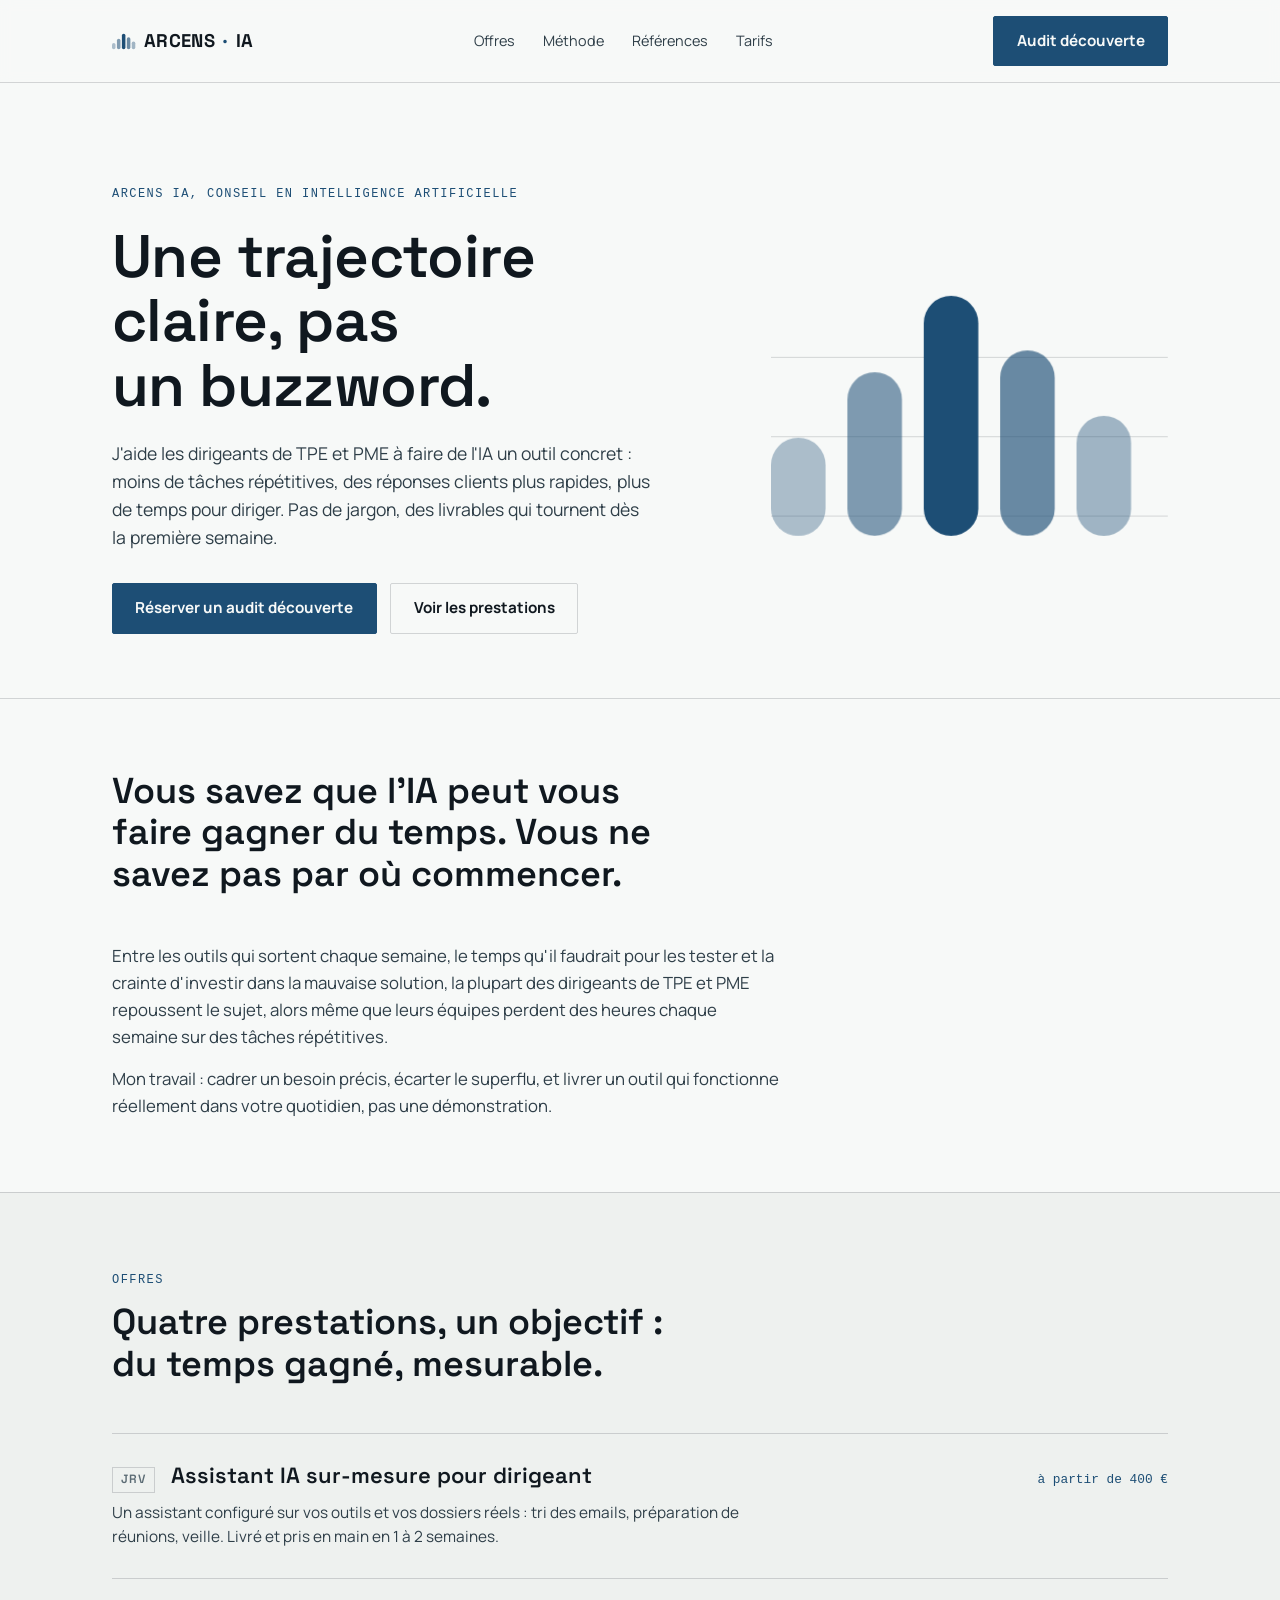
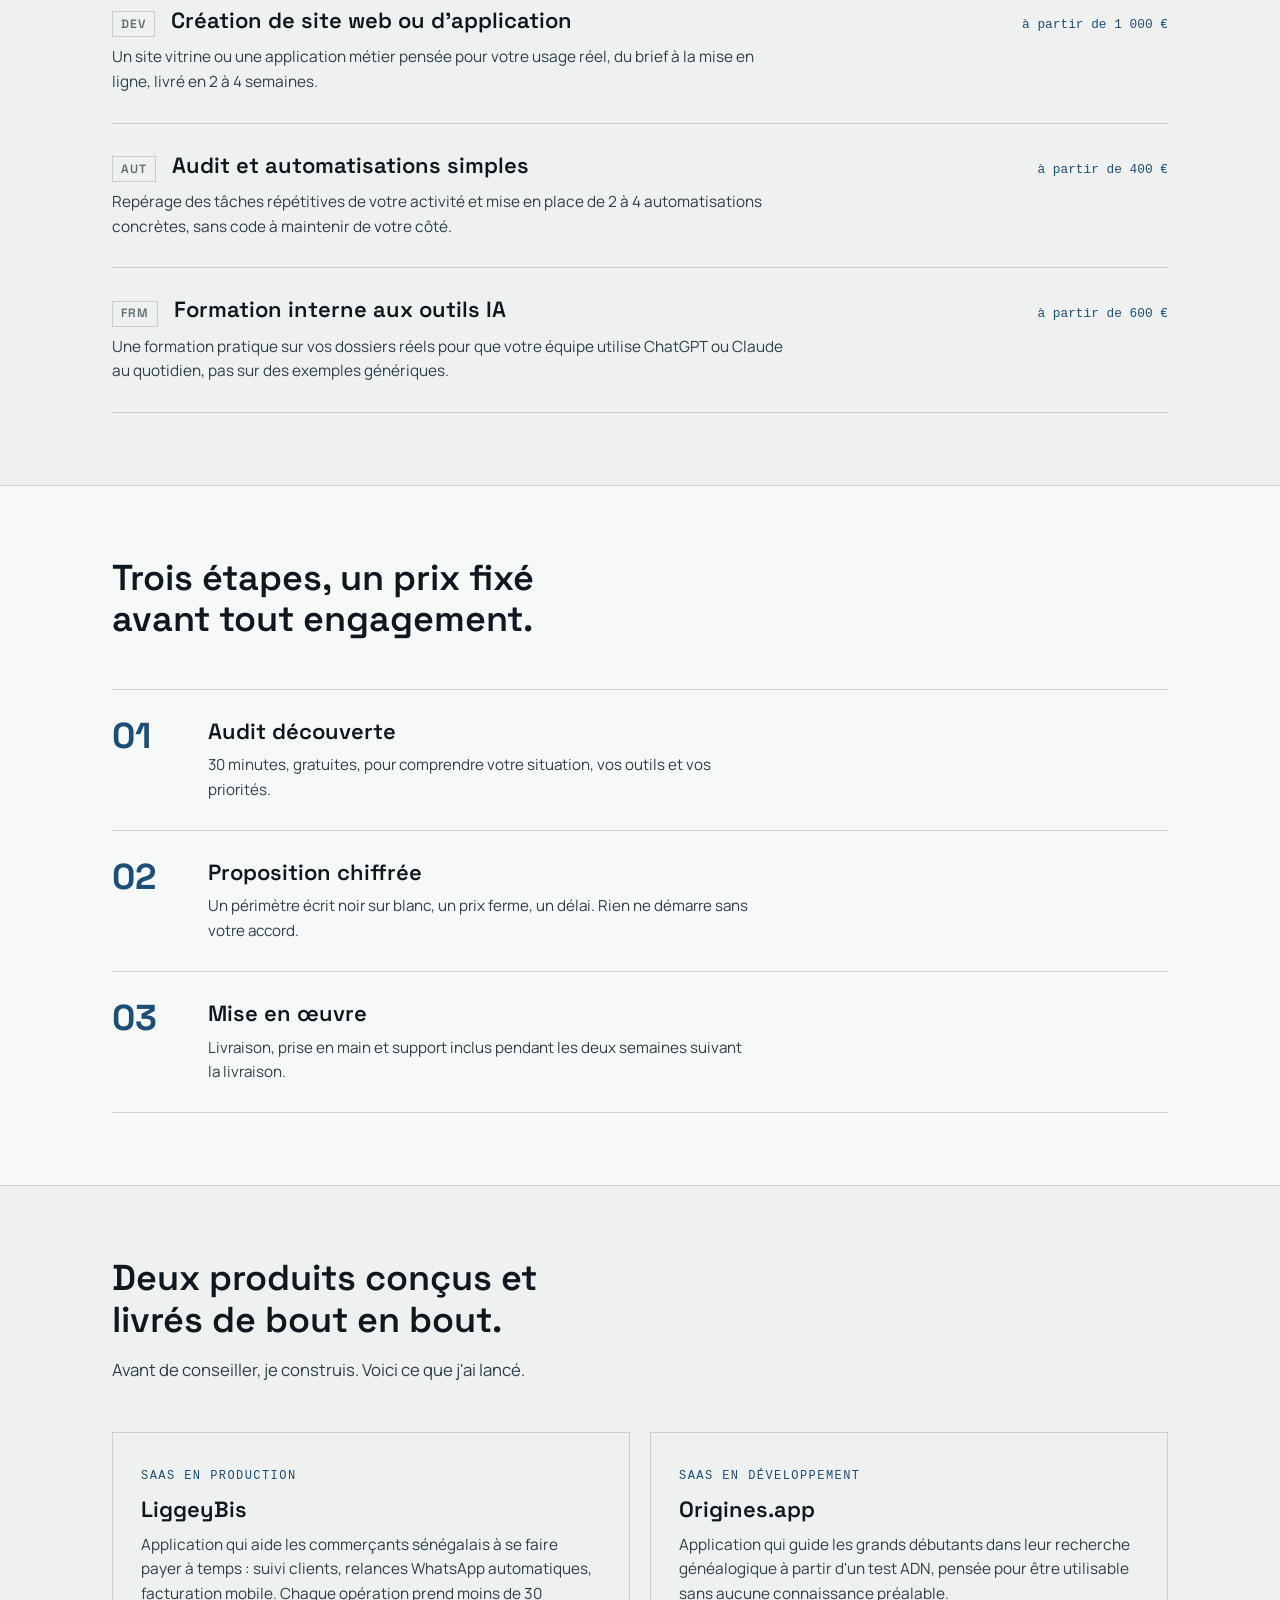
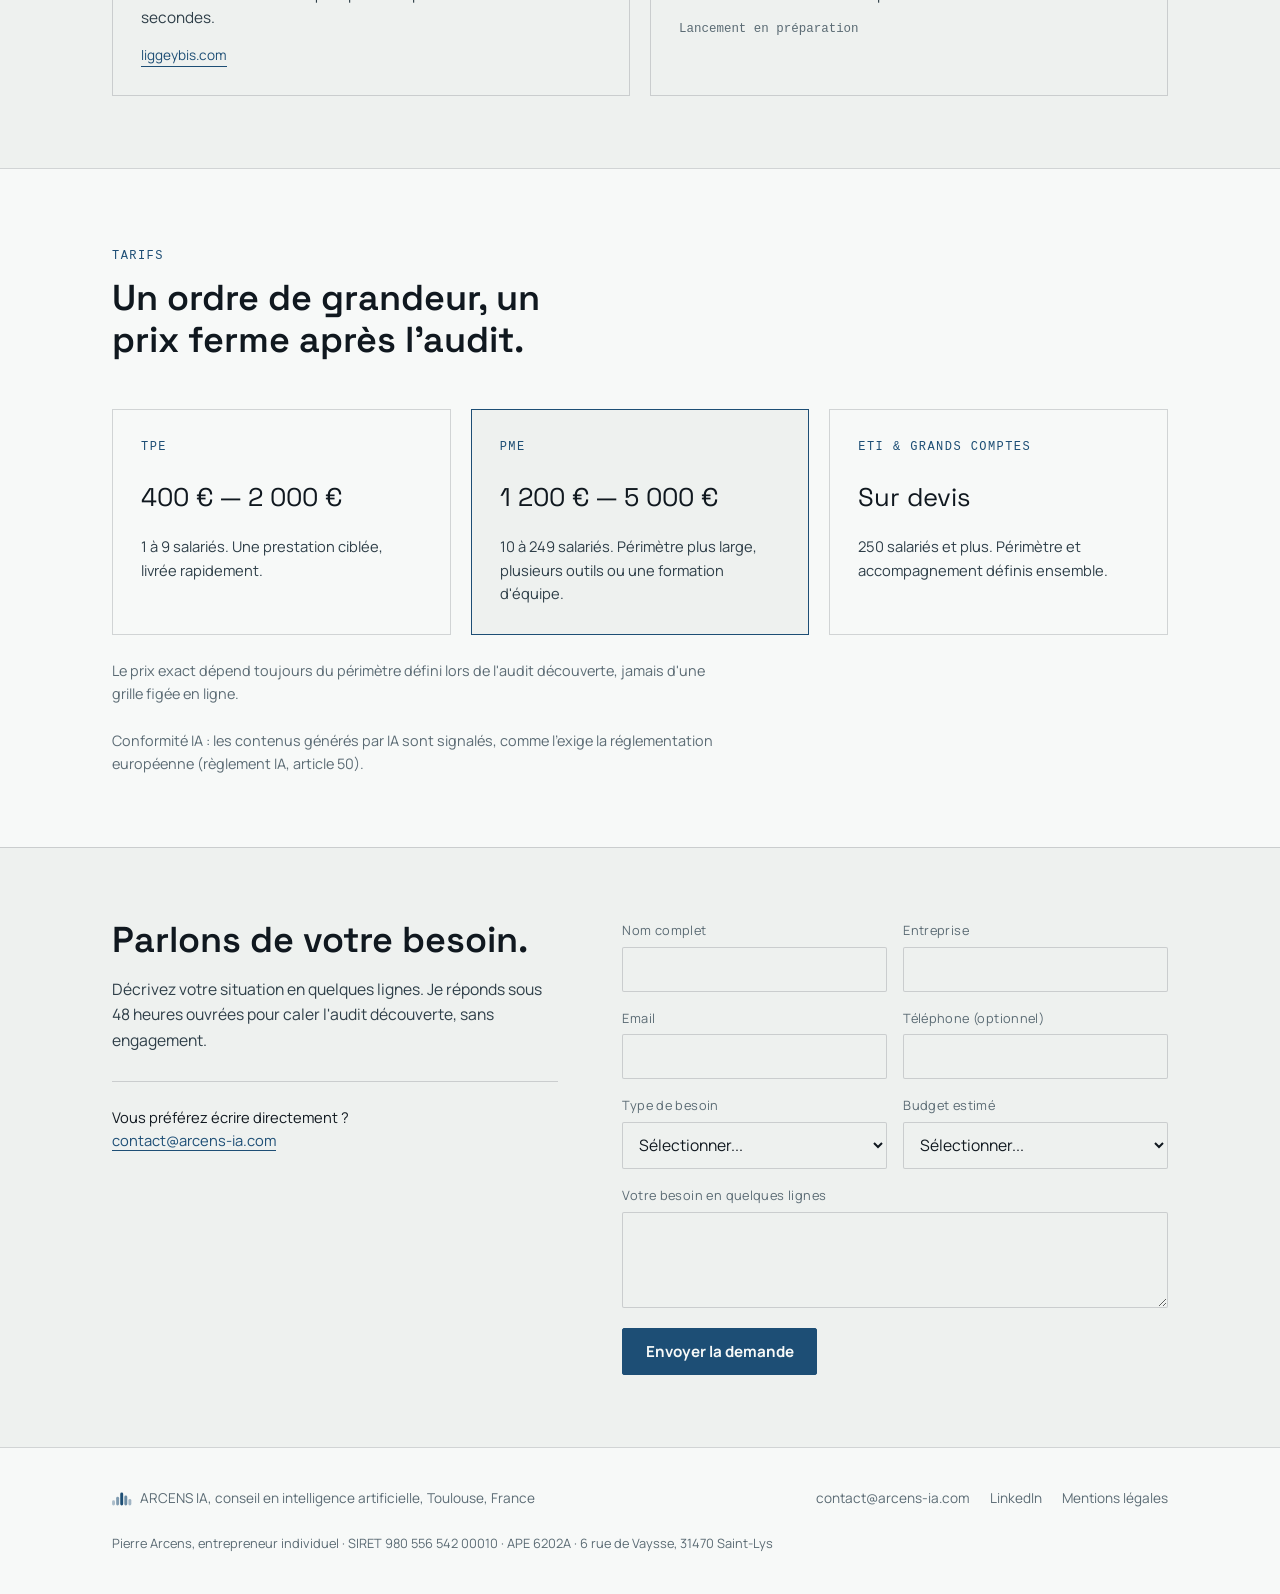
==== commit 443249fb: "Add legal mentions page and SIRET/address in footer Co-Authored-By: Claude Sonnet 5.5 <noreply@anthr" ====
--- a/index.html
+++ b/index.html
@@ -23,8 +23,7 @@
 <link href="https://fonts.googleapis.com/css2?family=Space+Grotesk:wght@500;600;700&family=Manrope:wght@400;500;600;700;800&display=swap" rel="stylesheet" />
 <!--
   À COMPLÉTER AVANT MISE EN LIGNE :
-  1. Mentions légales dans le footer une fois le SIRET/immatriculation obtenu (CGV déjà rédigées, voir context/cgv-arcens-ia.md)
-  2. Remplacer og-image.png par un visuel dédié si besoin (généré à partir de la nouvelle identité)
+  1. Remplacer og-image.png par un visuel dédié si besoin (généré à partir de la nouvelle identité)
 -->
 <style>
   :root {
@@ -463,6 +462,7 @@
   .footer-links { display: flex; gap: 1.25rem; list-style: none; margin: 0; padding: 0; }
   .footer-links a { text-decoration: none; color: var(--text-muted); }
   .footer-links a:hover { color: var(--accent-c); }
+  .footer-legal { flex-basis: 100%; font-size: 0.8rem; color: var(--text-muted); }
 </style>
 </head>
 <body>
@@ -774,8 +774,9 @@
     <ul class="footer-links">
       <li><a href="mailto:contact@arcens-ia.com">contact@arcens-ia.com</a></li>
       <li><a href="https://www.linkedin.com/in/pierrearcens/" target="_blank" rel="noopener">LinkedIn</a></li>
-      <li>Mentions légales&nbsp;: immatriculation en cours</li>
+      <li><a href="mentions-legales.html">Mentions légales</a></li>
     </ul>
+    <p class="footer-legal">Pierre Arcens, entrepreneur individuel · SIRET 980 556 542 00010 · APE 6202A · 6 rue de Vaysse, 31470 Saint-Lys</p>
   </div>
 </footer>
 
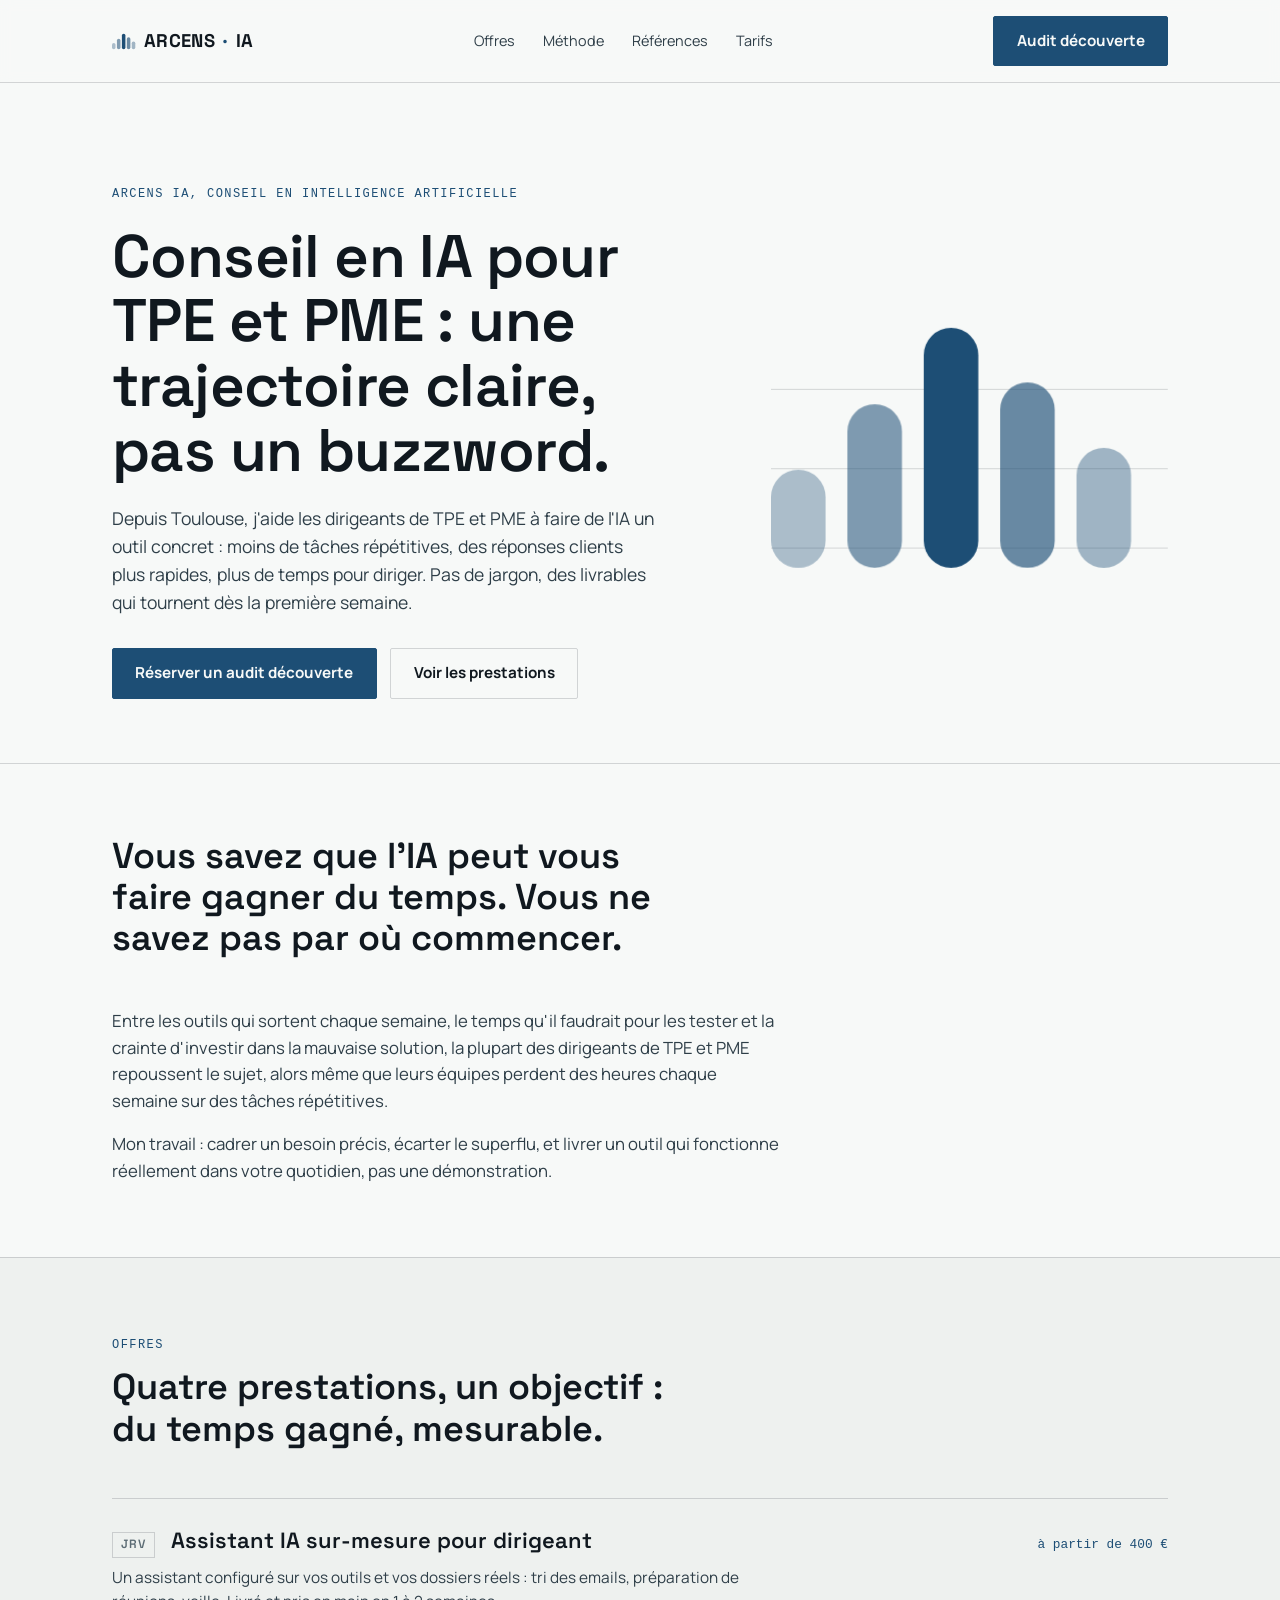
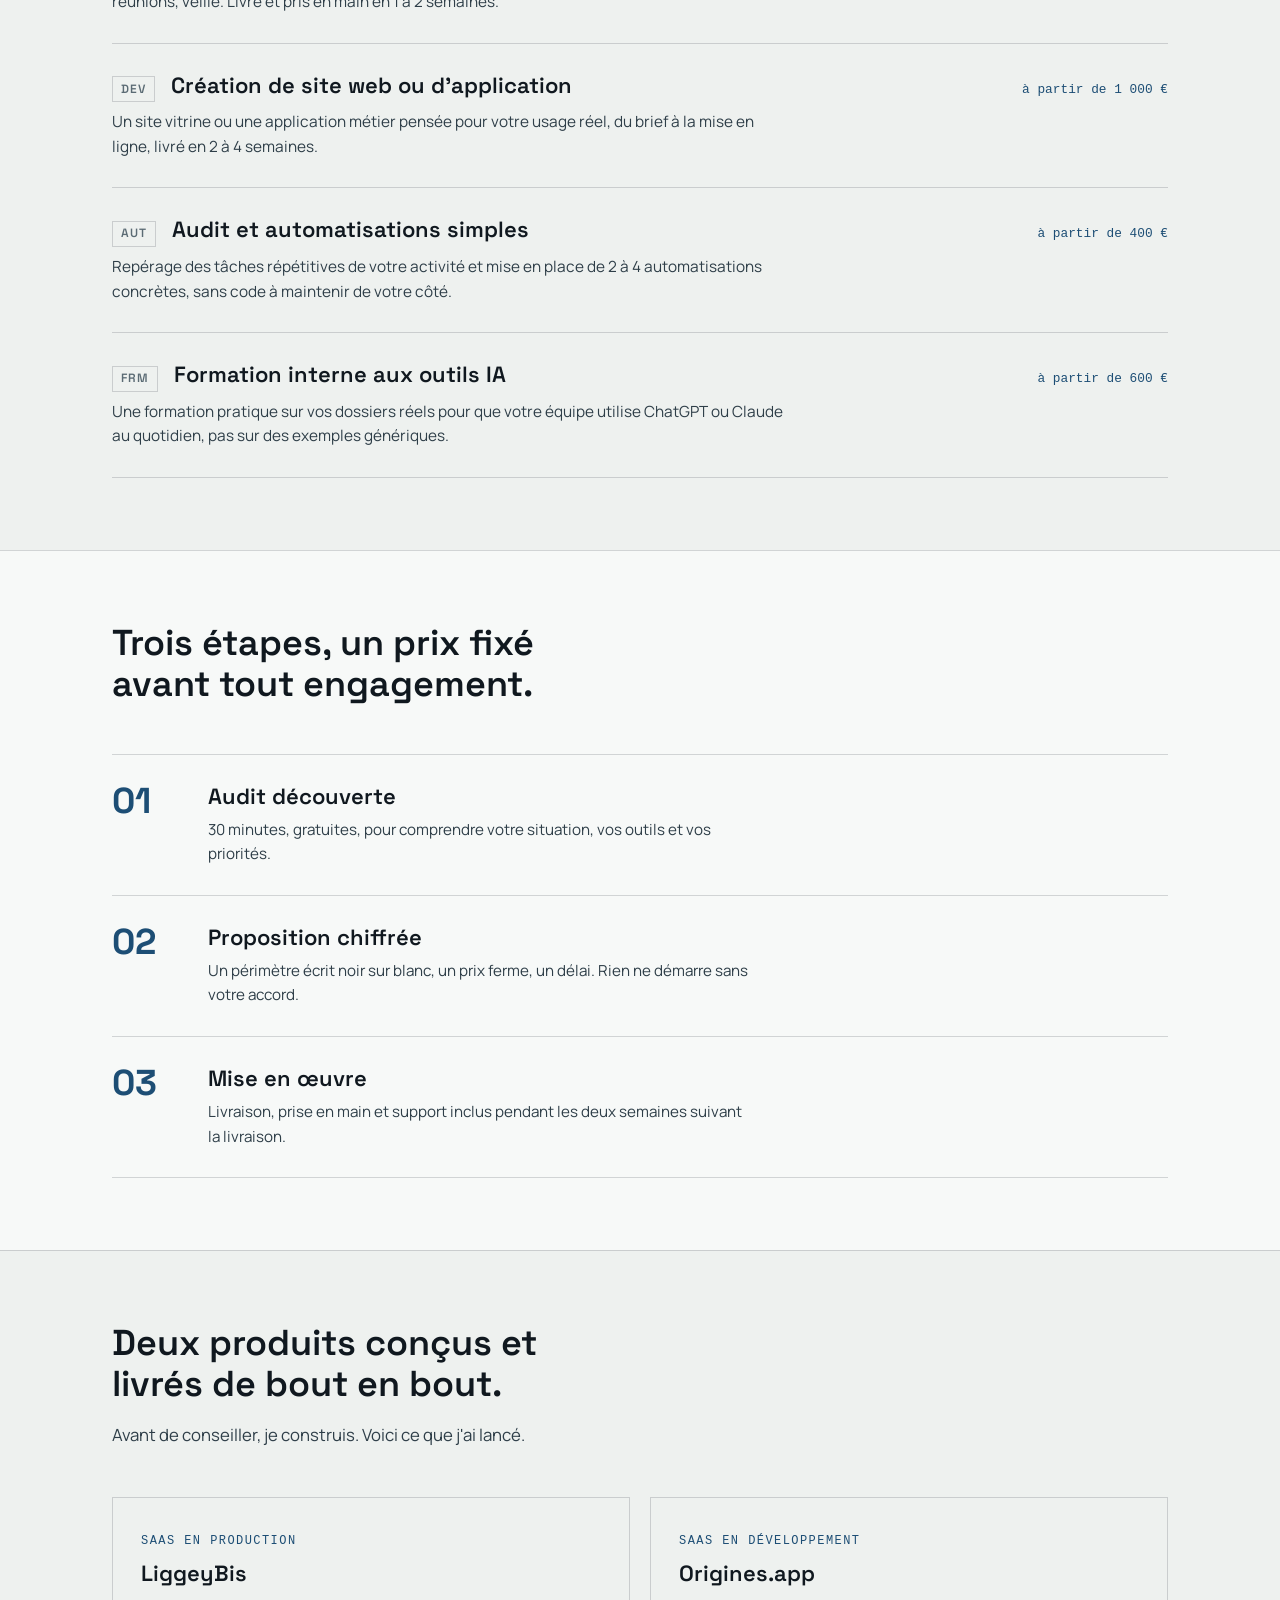
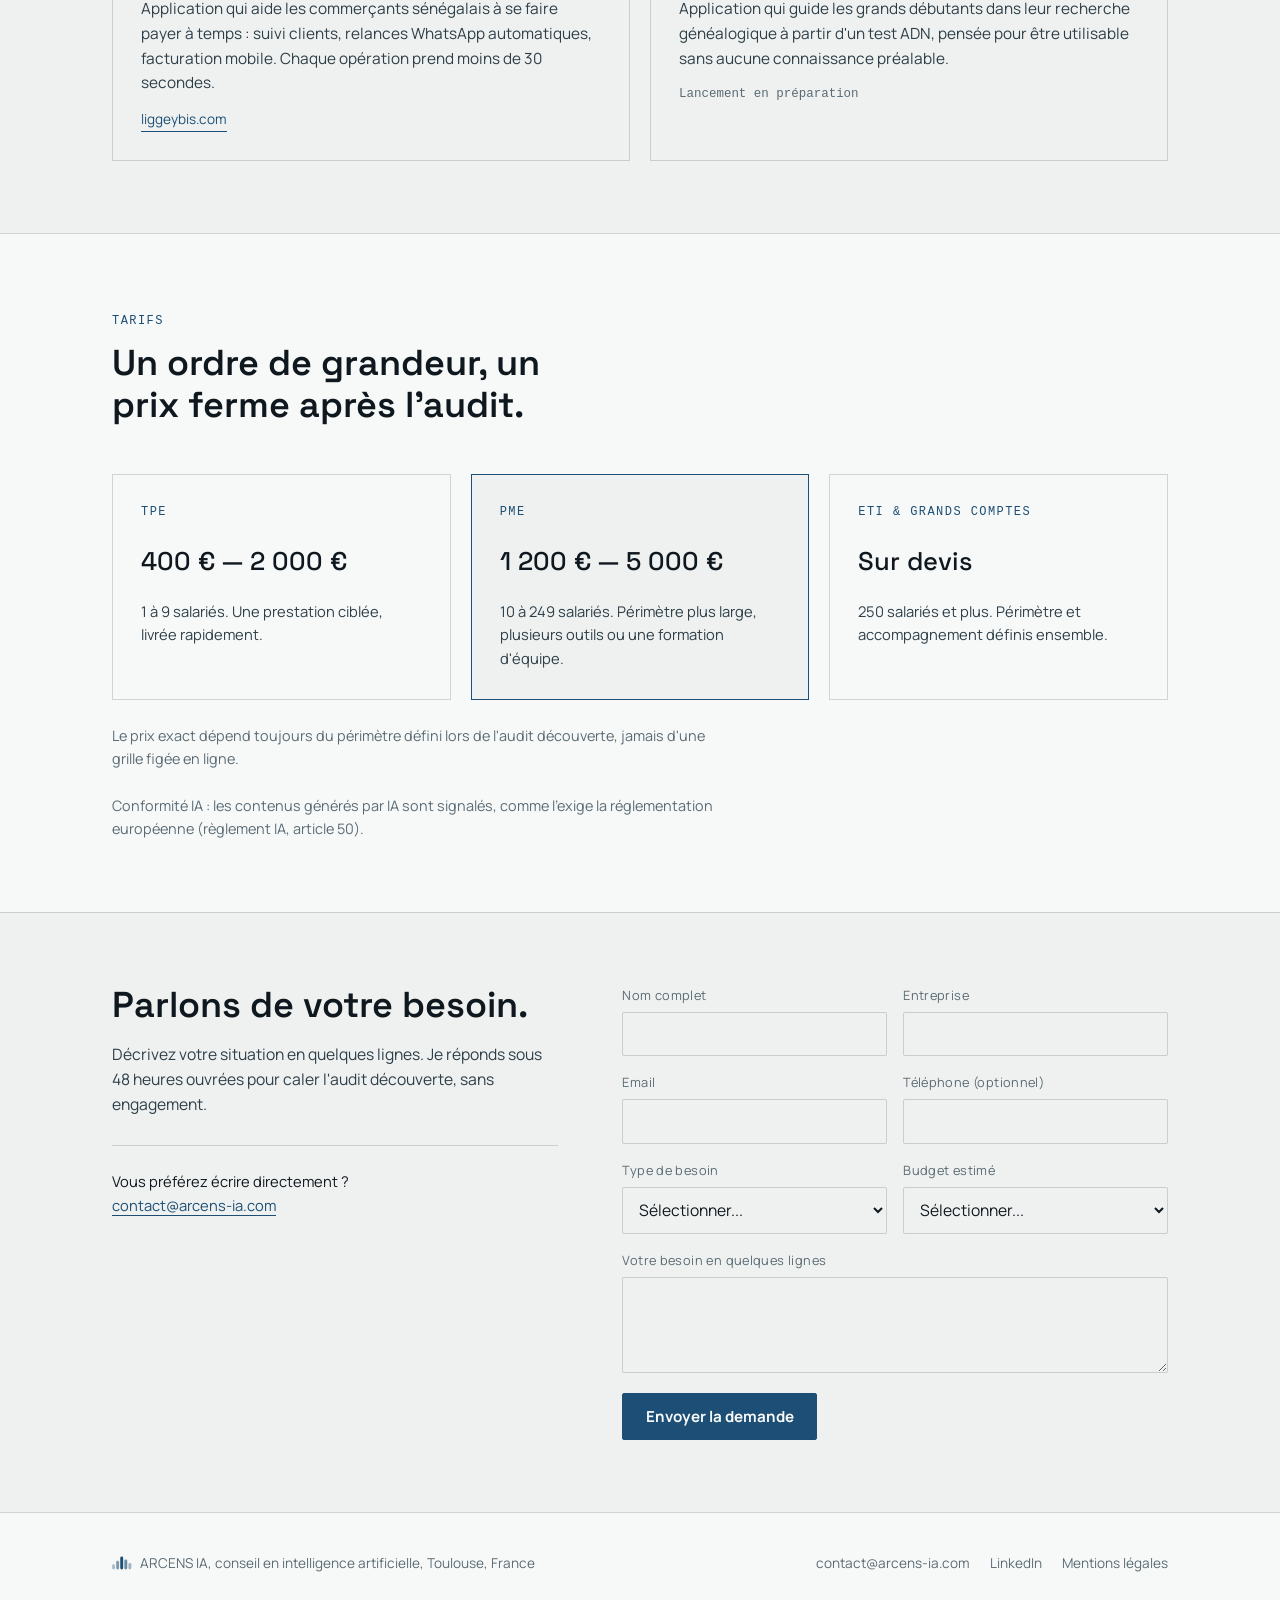
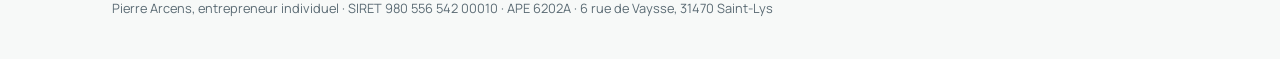
==== commit 3dcb0dcf: "SEO: canonical, schema.org, robots/sitemap/llms.txt, polices locales, page 404, H1 et meta optimises" ====
--- a/index.html
+++ b/index.html
@@ -3,29 +3,38 @@
 <head>
 <meta charset="UTF-8" />
 <meta name="viewport" content="width=device-width, initial-scale=1.0" />
-<title>Arcens IA, conseil en intelligence artificielle pour dirigeants de TPE et PME</title>
-<meta name="description" content="Arcens IA accompagne les dirigeants de TPE et PME avec des solutions IA concrètes : assistant sur-mesure, sites et applications, automatisations, formation." />
+<title>Conseil en IA pour TPE et PME à Toulouse | Arcens IA</title>
+<meta name="description" content="Conseil en IA à Toulouse pour dirigeants de TPE et PME : assistant sur-mesure, sites et applications, automatisations, formation. Audit découverte gratuit." />
+<meta name="robots" content="index, follow, max-image-preview:large" />
+<link rel="canonical" href="https://arcens-ia.com/" />
 <meta property="og:type" content="website" />
-<meta property="og:title" content="Arcens IA, conseil en intelligence artificielle pour dirigeants de TPE et PME" />
+<meta property="og:title" content="Conseil en IA pour TPE et PME à Toulouse | Arcens IA" />
+<meta property="og:site_name" content="Arcens IA" />
 <meta property="og:description" content="Assistant sur-mesure, sites et applications, automatisations, formation : de l'IA concrète pour les TPE et PME, sans jargon." />
 <meta property="og:url" content="https://arcens-ia.com/" />
 <meta property="og:image" content="https://arcens-ia.com/og-image.png" />
+<meta property="og:image:width" content="1200" />
+<meta property="og:image:height" content="630" />
+<meta property="og:image:alt" content="Arcens IA, conseil en intelligence artificielle pour TPE et PME" />
 <meta property="og:locale" content="fr_FR" />
 <meta name="twitter:card" content="summary_large_image" />
-<meta name="twitter:title" content="Arcens IA, conseil en intelligence artificielle pour dirigeants de TPE et PME" />
+<meta name="twitter:title" content="Conseil en IA pour TPE et PME à Toulouse | Arcens IA" />
 <meta name="twitter:description" content="Assistant sur-mesure, sites et applications, automatisations, formation : de l'IA concrète pour les TPE et PME, sans jargon." />
 <meta name="twitter:image" content="https://arcens-ia.com/og-image.png" />
-<link rel="icon" href="favicon.svg" type="image/svg+xml" />
-<link rel="icon" href="favicon-32.png" sizes="32x32" type="image/png" />
-<link rel="apple-touch-icon" href="apple-touch-icon.png" />
-<link rel="preconnect" href="https://fonts.googleapis.com" />
-<link rel="preconnect" href="https://fonts.gstatic.com" crossorigin />
-<link href="https://fonts.googleapis.com/css2?family=Space+Grotesk:wght@500;600;700&family=Manrope:wght@400;500;600;700;800&display=swap" rel="stylesheet" />
-<!--
-  À COMPLÉTER AVANT MISE EN LIGNE :
-  1. Remplacer og-image.png par un visuel dédié si besoin (généré à partir de la nouvelle identité)
--->
+<link rel="icon" href="/favicon.svg" type="image/svg+xml" />
+<link rel="icon" href="/favicon-32.png" sizes="32x32" type="image/png" />
+<link rel="apple-touch-icon" href="/apple-touch-icon.png" />
+<link rel="preload" href="/fonts/manrope-latin.woff2" as="font" type="font/woff2" crossorigin />
+<link rel="preload" href="/fonts/space-grotesk-latin.woff2" as="font" type="font/woff2" crossorigin />
 <style>
+  @font-face { font-family: 'Manrope'; font-style: normal; font-weight: 400; font-display: swap; src: url(/fonts/manrope-latin.woff2) format('woff2'); }
+  @font-face { font-family: 'Manrope'; font-style: normal; font-weight: 500; font-display: swap; src: url(/fonts/manrope-latin.woff2) format('woff2'); }
+  @font-face { font-family: 'Manrope'; font-style: normal; font-weight: 600; font-display: swap; src: url(/fonts/manrope-latin.woff2) format('woff2'); }
+  @font-face { font-family: 'Manrope'; font-style: normal; font-weight: 700; font-display: swap; src: url(/fonts/manrope-latin.woff2) format('woff2'); }
+  @font-face { font-family: 'Manrope'; font-style: normal; font-weight: 800; font-display: swap; src: url(/fonts/manrope-latin.woff2) format('woff2'); }
+  @font-face { font-family: 'Space Grotesk'; font-style: normal; font-weight: 500; font-display: swap; src: url(/fonts/space-grotesk-latin.woff2) format('woff2'); }
+  @font-face { font-family: 'Space Grotesk'; font-style: normal; font-weight: 600; font-display: swap; src: url(/fonts/space-grotesk-latin.woff2) format('woff2'); }
+  @font-face { font-family: 'Space Grotesk'; font-style: normal; font-weight: 700; font-display: swap; src: url(/fonts/space-grotesk-latin.woff2) format('woff2'); }
   :root {
     --ink-900: #10181f;
     --ink-700: #2e3e48;
@@ -464,6 +473,82 @@
   .footer-links a:hover { color: var(--accent-c); }
   .footer-legal { flex-basis: 100%; font-size: 0.8rem; color: var(--text-muted); }
 </style>
+<script type="application/ld+json">
+{
+  "@context": "https://schema.org",
+  "@graph": [
+    {
+      "@type": "WebSite",
+      "@id": "https://arcens-ia.com/#website",
+      "url": "https://arcens-ia.com/",
+      "name": "Arcens IA",
+      "inLanguage": "fr-FR",
+      "publisher": {
+        "@id": "https://arcens-ia.com/#organization"
+      }
+    },
+    {
+      "@type": "ProfessionalService",
+      "@id": "https://arcens-ia.com/#organization",
+      "name": "Arcens IA",
+      "description": "Conseil en intelligence artificielle pour dirigeants de TPE et PME : assistant IA sur-mesure, création de sites et d'applications, automatisations, formation.",
+      "url": "https://arcens-ia.com/",
+      "logo": "https://arcens-ia.com/apple-touch-icon.png",
+      "image": "https://arcens-ia.com/og-image.png",
+      "email": "contact@arcens-ia.com",
+      "address": {
+        "@type": "PostalAddress",
+        "streetAddress": "6 rue de Vaysse",
+        "postalCode": "31470",
+        "addressLocality": "Saint-Lys",
+        "addressRegion": "Occitanie",
+        "addressCountry": "FR"
+      },
+      "areaServed": [
+        {
+          "@type": "City",
+          "name": "Toulouse"
+        },
+        {
+          "@type": "AdministrativeArea",
+          "name": "Haute-Garonne"
+        },
+        {
+          "@type": "Country",
+          "name": "France"
+        }
+      ],
+      "founder": {
+        "@id": "https://arcens-ia.com/#pierre-arcens"
+      },
+      "knowsAbout": [
+        "Intelligence artificielle",
+        "Automatisation",
+        "Assistant IA",
+        "Création de sites web",
+        "Formation aux outils IA"
+      ],
+      "sameAs": [
+        "https://www.linkedin.com/in/pierrearcens/",
+        "https://liggeybis.com"
+      ]
+    },
+    {
+      "@type": "Person",
+      "@id": "https://arcens-ia.com/#pierre-arcens",
+      "name": "Pierre Arcens",
+      "jobTitle": "Consultant en intelligence artificielle, fondateur d'Arcens IA",
+      "url": "https://arcens-ia.com/",
+      "worksFor": {
+        "@id": "https://arcens-ia.com/#organization"
+      },
+      "sameAs": [
+        "https://www.linkedin.com/in/pierrearcens/"
+      ]
+    }
+  ]
+}
+</script>
 </head>
 <body>
 
@@ -496,9 +581,9 @@
   <section class="hero wrap">
     <div>
       <span class="eyebrow hero-eyebrow">Arcens IA, conseil en intelligence artificielle</span>
-      <h1>Une trajectoire claire, pas un buzzword.</h1>
+      <h1>Conseil en IA pour TPE et PME&nbsp;: une trajectoire claire, pas un buzzword.</h1>
       <p class="hero-sub">
-        J'aide les dirigeants de TPE et PME à faire de l'IA un outil concret&nbsp;: moins de tâches
+        Depuis Toulouse, j'aide les dirigeants de TPE et PME à faire de l'IA un outil concret&nbsp;: moins de tâches
         répétitives, des réponses clients plus rapides, plus de temps pour diriger. Pas de jargon,
         des livrables qui tournent dès la première semaine.
       </p>
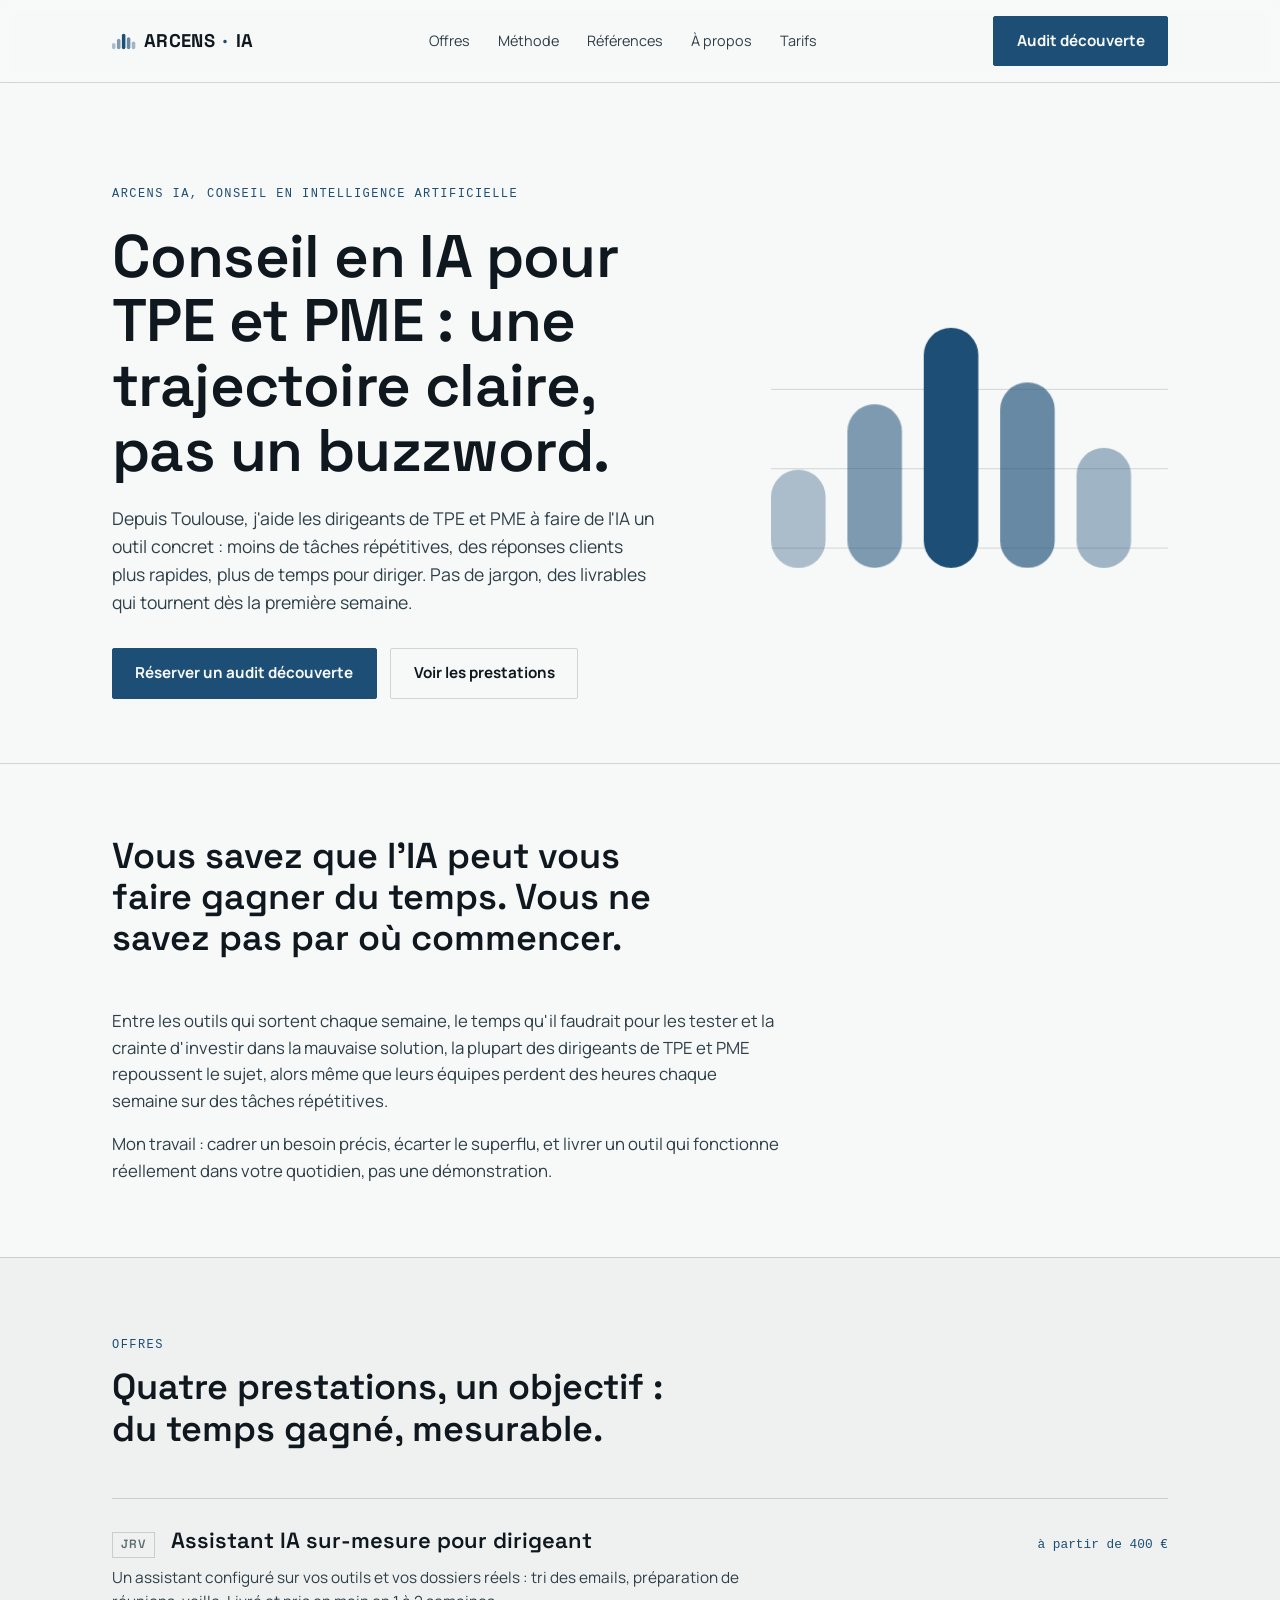
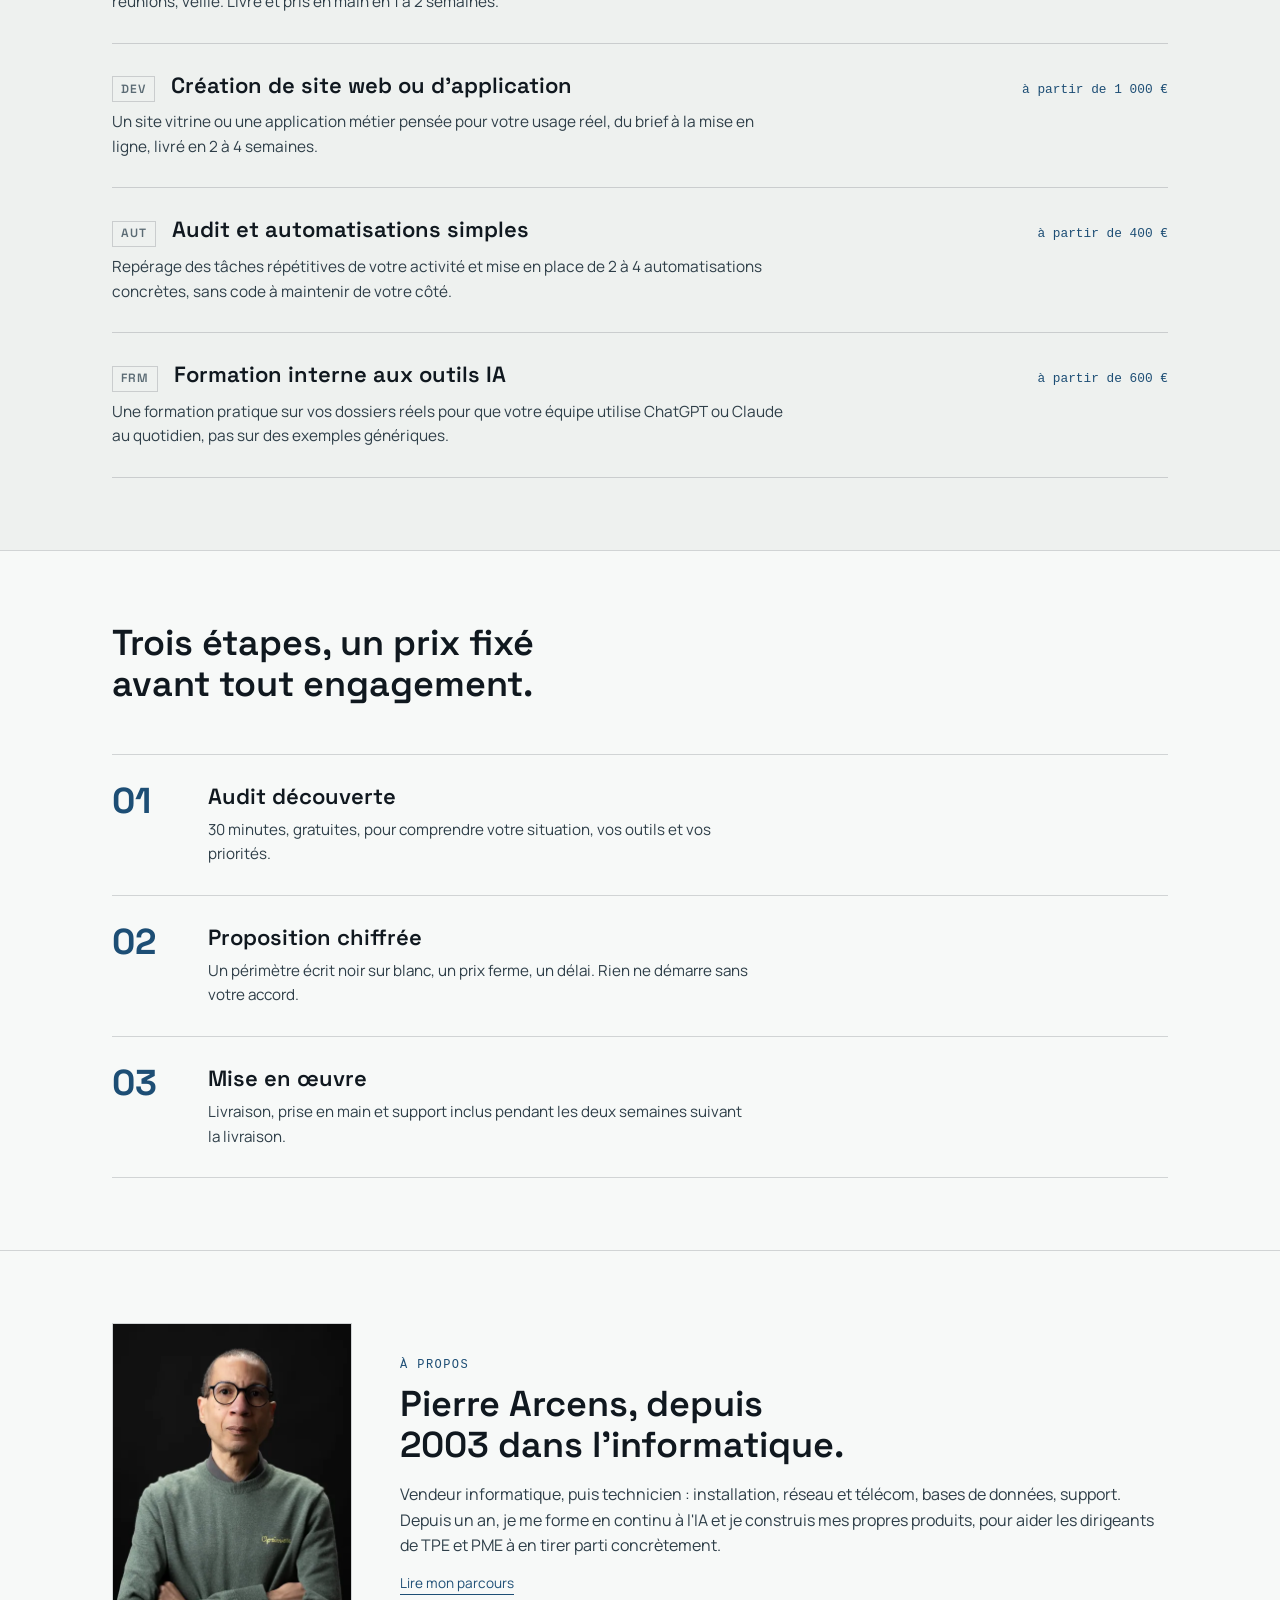
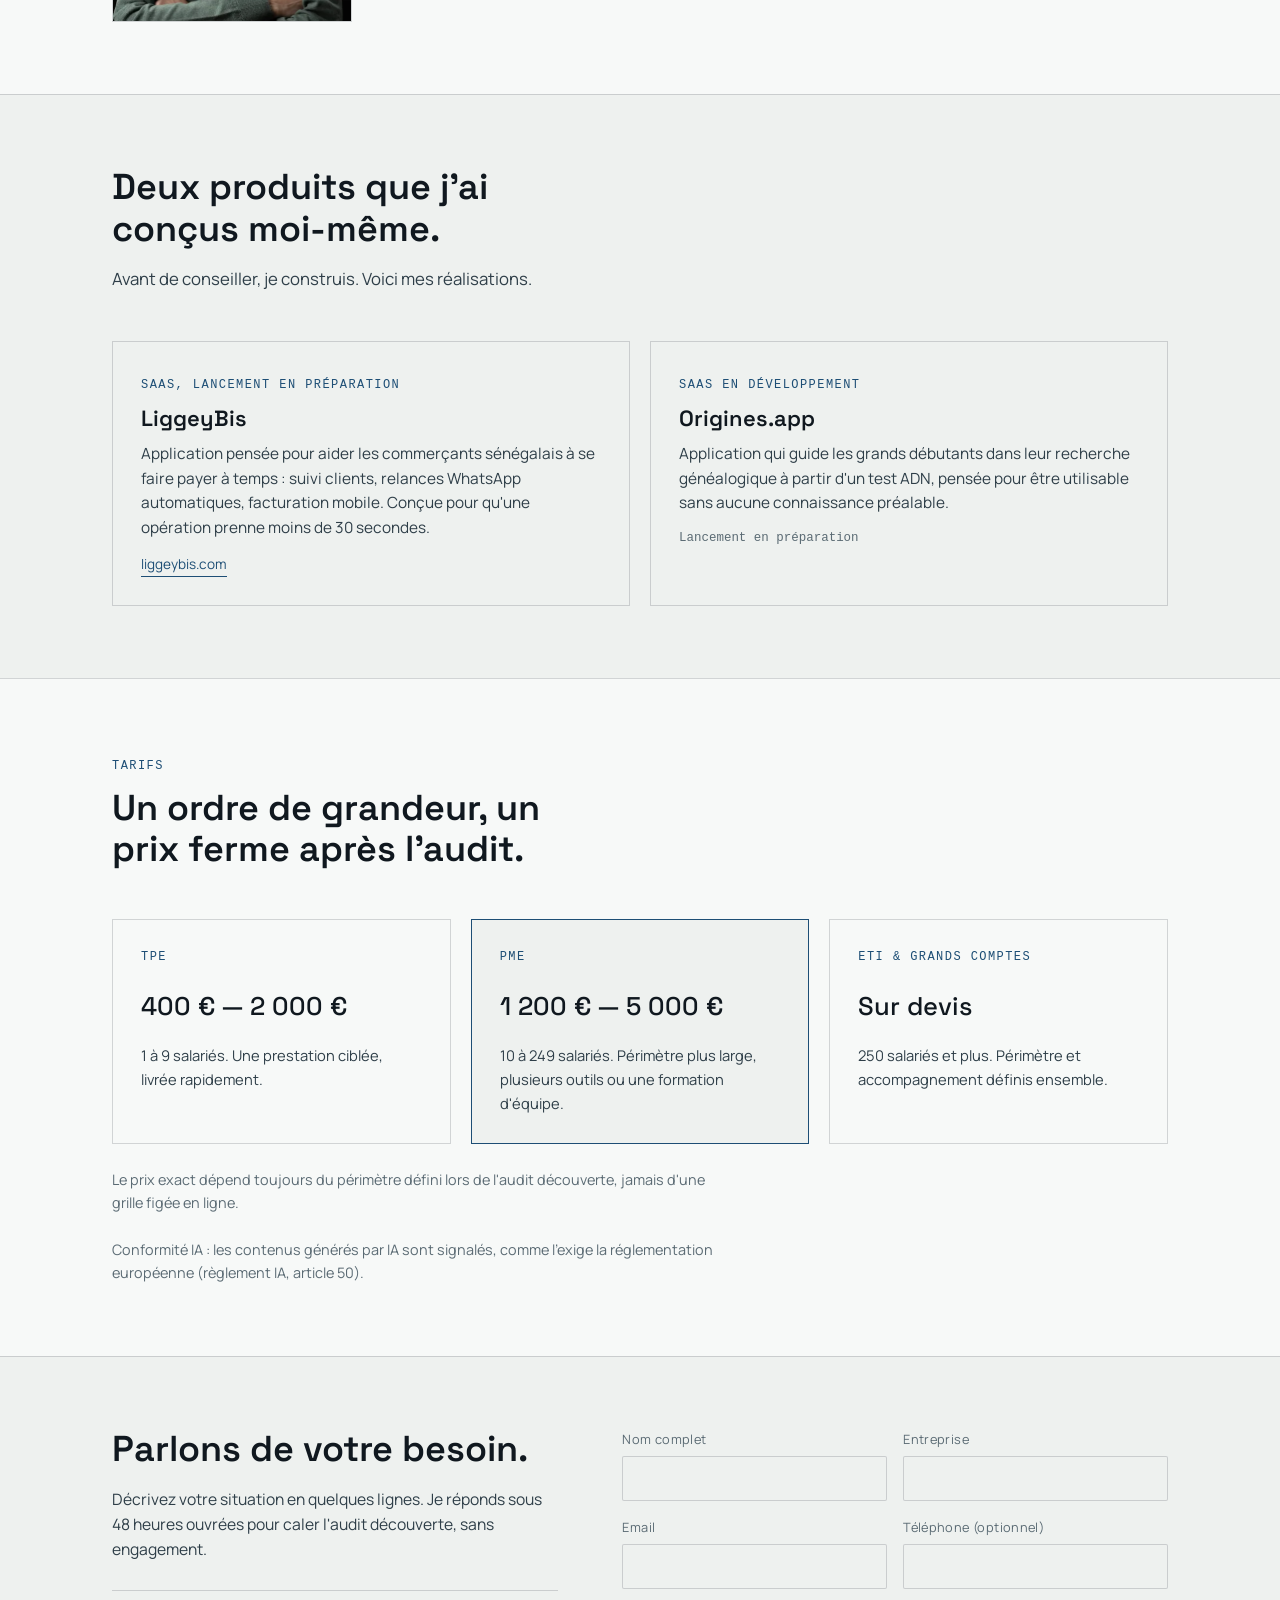
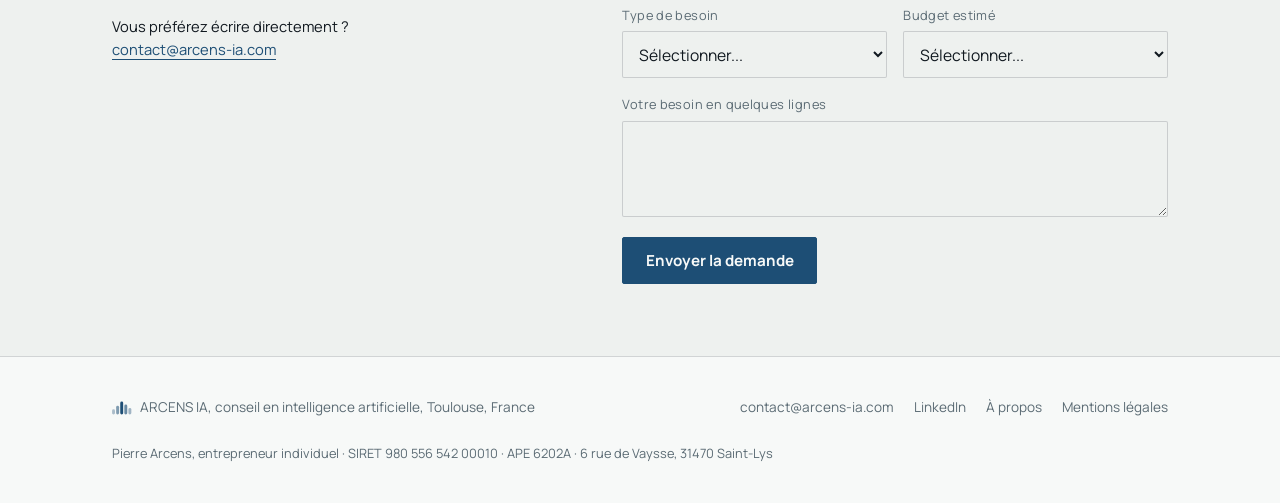
==== commit 16988457: "Contenu: 4 pages prestations, page a propos avec photo, correction LiggeyBis (lancement en preparati" ====
--- a/index.html
+++ b/index.html
@@ -326,6 +326,15 @@
     color: var(--accent-c);
     white-space: nowrap;
   }
+
+  /* About teaser */
+  .about-teaser { display: grid; grid-template-columns: 15rem 1fr; gap: clamp(1.5rem, 4vw, 3rem); align-items: center; }
+  @media (max-width: 40rem) { .about-teaser { grid-template-columns: 1fr; } }
+  .about-teaser img { width: 100%; max-width: 15rem; height: auto; display: block; border: 1px solid var(--border); }
+  .about-teaser h2 { margin: 0.5rem 0 1rem; }
+  .offer-item h3 a { color: inherit; text-decoration: none; }
+  .offer-item h3 a:hover { text-decoration: underline; text-underline-offset: 0.2em; }
+  .offer-item h3 a:focus-visible { outline: 2px solid var(--accent-c); outline-offset: 2px; }
 
   /* Method */
   .method-list {
@@ -529,8 +538,7 @@
         "Formation aux outils IA"
       ],
       "sameAs": [
-        "https://www.linkedin.com/in/pierrearcens/",
-        "https://liggeybis.com"
+        "https://www.linkedin.com/in/pierrearcens/"
       ]
     },
     {
@@ -538,7 +546,8 @@
       "@id": "https://arcens-ia.com/#pierre-arcens",
       "name": "Pierre Arcens",
       "jobTitle": "Consultant en intelligence artificielle, fondateur d'Arcens IA",
-      "url": "https://arcens-ia.com/",
+      "url": "https://arcens-ia.com/a-propos/",
+      "image": "https://arcens-ia.com/img/pierre-arcens-800.webp",
       "worksFor": {
         "@id": "https://arcens-ia.com/#organization"
       },
@@ -570,6 +579,7 @@
         <li><a href="#offres">Offres</a></li>
         <li><a href="#methode">Méthode</a></li>
         <li><a href="#references">Références</a></li>
+        <li><a href="/a-propos/">À propos</a></li>
         <li><a href="#tarifs">Tarifs</a></li>
       </ul>
     </nav>
@@ -639,7 +649,7 @@
       <div class="offers-list">
         <article class="offer-item">
           <span class="offer-code">JRV</span>
-          <h3>Assistant IA sur-mesure pour dirigeant</h3>
+          <h3><a href="/assistant-ia-dirigeant/">Assistant IA sur-mesure pour dirigeant</a></h3>
           <span class="offer-price">à partir de 400 €</span>
           <p>
             Un assistant configuré sur vos outils et vos dossiers réels&nbsp;: tri des emails, préparation
@@ -648,7 +658,7 @@
         </article>
         <article class="offer-item">
           <span class="offer-code">DEV</span>
-          <h3>Création de site web ou d'application</h3>
+          <h3><a href="/creation-site-web/">Création de site web ou d'application</a></h3>
           <span class="offer-price">à partir de 1 000 €</span>
           <p>
             Un site vitrine ou une application métier pensée pour votre usage réel, du brief à la mise
@@ -657,7 +667,7 @@
         </article>
         <article class="offer-item">
           <span class="offer-code">AUT</span>
-          <h3>Audit et automatisations simples</h3>
+          <h3><a href="/audit-automatisation/">Audit et automatisations simples</a></h3>
           <span class="offer-price">à partir de 400 €</span>
           <p>
             Repérage des tâches répétitives de votre activité et mise en place de 2 à 4 automatisations
@@ -666,7 +676,7 @@
         </article>
         <article class="offer-item">
           <span class="offer-code">FRM</span>
-          <h3>Formation interne aux outils IA</h3>
+          <h3><a href="/formation-ia-entreprise/">Formation interne aux outils IA</a></h3>
           <span class="offer-price">à partir de 600 €</span>
           <p>
             Une formation pratique sur vos dossiers réels pour que votre équipe utilise ChatGPT ou
@@ -708,20 +718,38 @@
     </div>
   </section>
 
+  <section class="section" id="a-propos">
+    <div class="wrap about-teaser">
+      <picture>
+        <img src="/img/pierre-arcens-480.webp" width="480" height="600" loading="lazy" alt="Pierre Arcens, consultant en intelligence artificielle à Toulouse" />
+      </picture>
+      <div>
+        <span class="eyebrow">À propos</span>
+        <h2>Pierre Arcens, depuis 2003 dans l'informatique.</h2>
+        <p>
+          Vendeur informatique, puis technicien : installation, réseau et télécom, bases de données,
+          support. Depuis un an, je me forme en continu à l'IA et je construis mes propres produits,
+          pour aider les dirigeants de TPE et PME à en tirer parti concrètement.
+        </p>
+        <a class="proof-link" href="/a-propos/">Lire mon parcours</a>
+      </div>
+    </div>
+  </section>
+
   <section class="section section-alt" id="references">
     <div class="wrap">
       <div class="section-head">
-        <h2>Deux produits conçus et livrés de bout en bout.</h2>
-        <p>Avant de conseiller, je construis. Voici ce que j'ai lancé.</p>
+        <h2>Deux produits que j'ai conçus moi-même.</h2>
+        <p>Avant de conseiller, je construis. Voici mes réalisations.</p>
       </div>
       <div class="proof-grid">
         <article class="proof-card">
-          <span class="eyebrow">SaaS en production</span>
+          <span class="eyebrow">SaaS, lancement en préparation</span>
           <h3>LiggeyBis</h3>
           <p>
-            Application qui aide les commerçants sénégalais à se faire payer à temps&nbsp;: suivi clients,
-            relances WhatsApp automatiques, facturation mobile. Chaque opération prend moins de 30
-            secondes.
+            Application pensée pour aider les commerçants sénégalais à se faire payer à temps&nbsp;: suivi
+            clients, relances WhatsApp automatiques, facturation mobile. Conçue pour qu'une opération
+            prenne moins de 30 secondes.
           </p>
           <a class="proof-link" href="https://liggeybis.com" target="_blank" rel="noopener">liggeybis.com</a>
         </article>
@@ -859,6 +887,7 @@
     <ul class="footer-links">
       <li><a href="mailto:contact@arcens-ia.com">contact@arcens-ia.com</a></li>
       <li><a href="https://www.linkedin.com/in/pierrearcens/" target="_blank" rel="noopener">LinkedIn</a></li>
+      <li><a href="/a-propos/">À propos</a></li>
       <li><a href="mentions-legales.html">Mentions légales</a></li>
     </ul>
     <p class="footer-legal">Pierre Arcens, entrepreneur individuel · SIRET 980 556 542 00010 · APE 6202A · 6 rue de Vaysse, 31470 Saint-Lys</p>
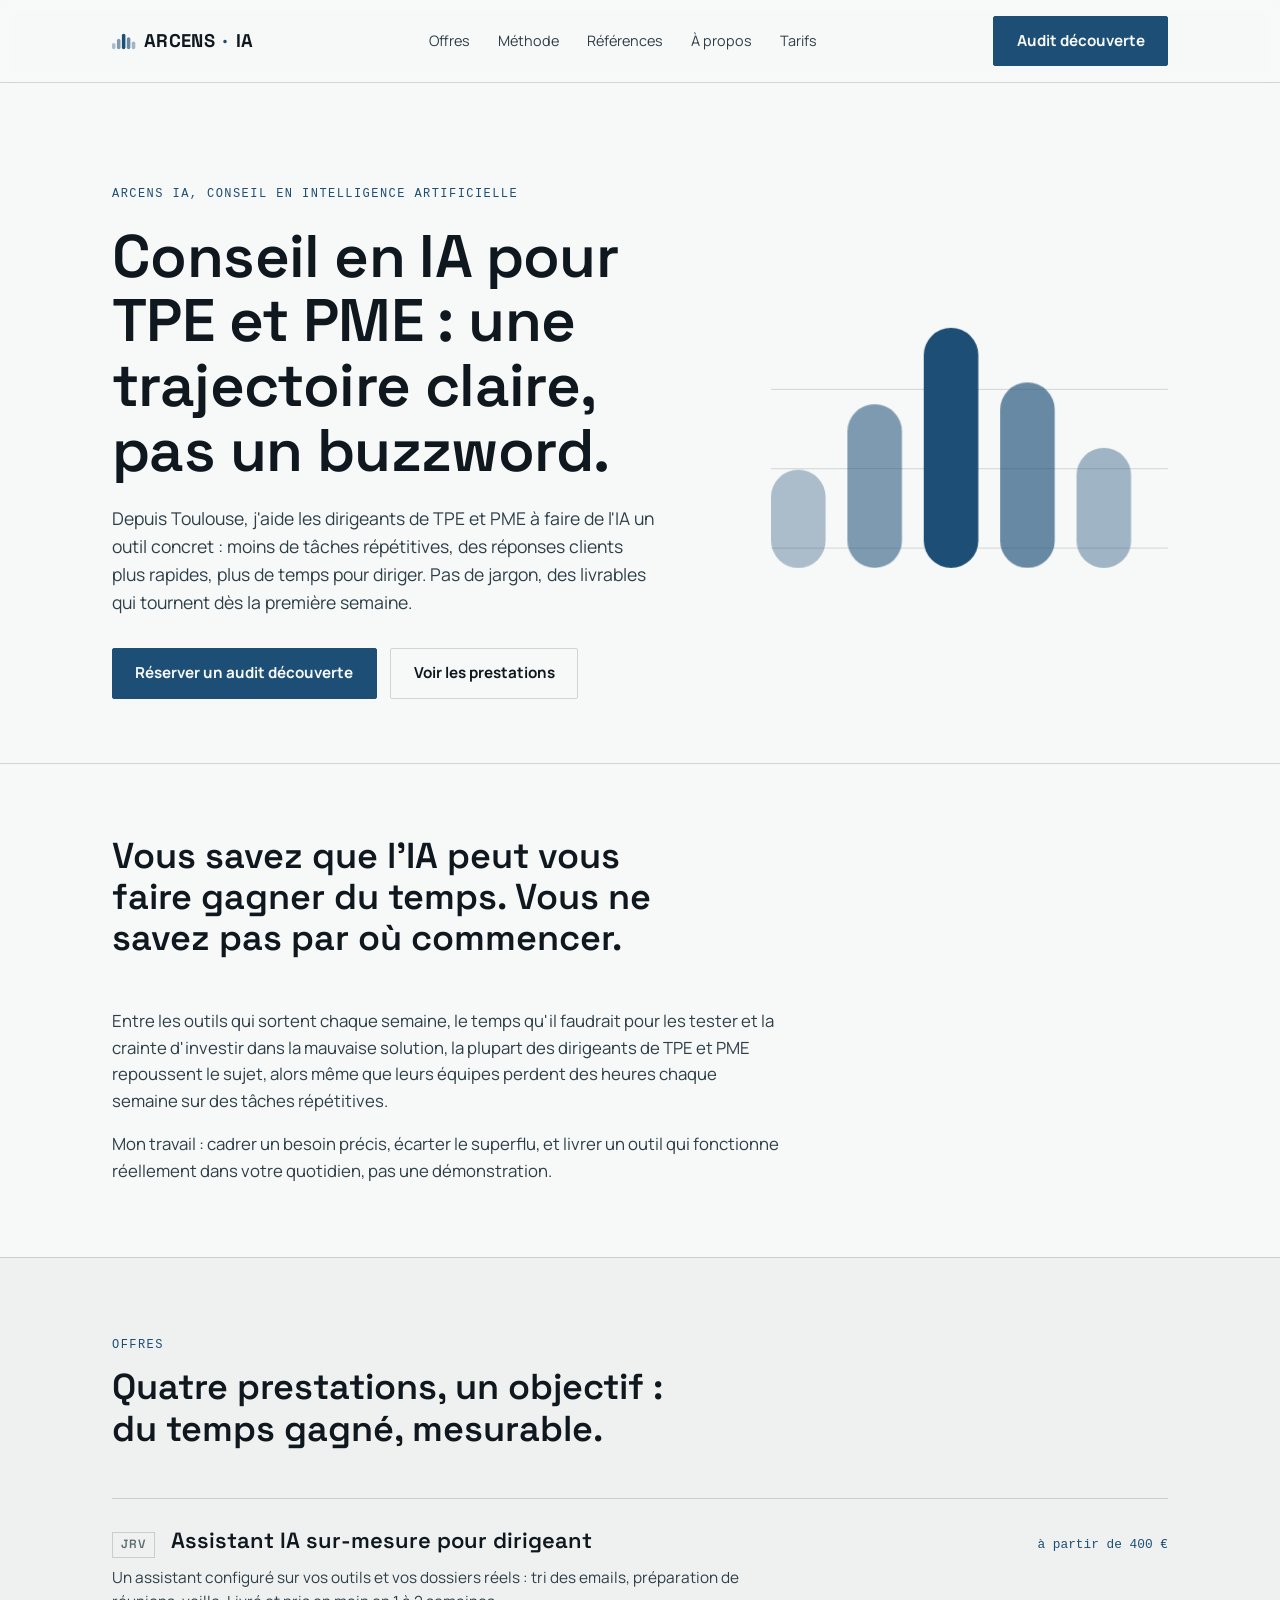
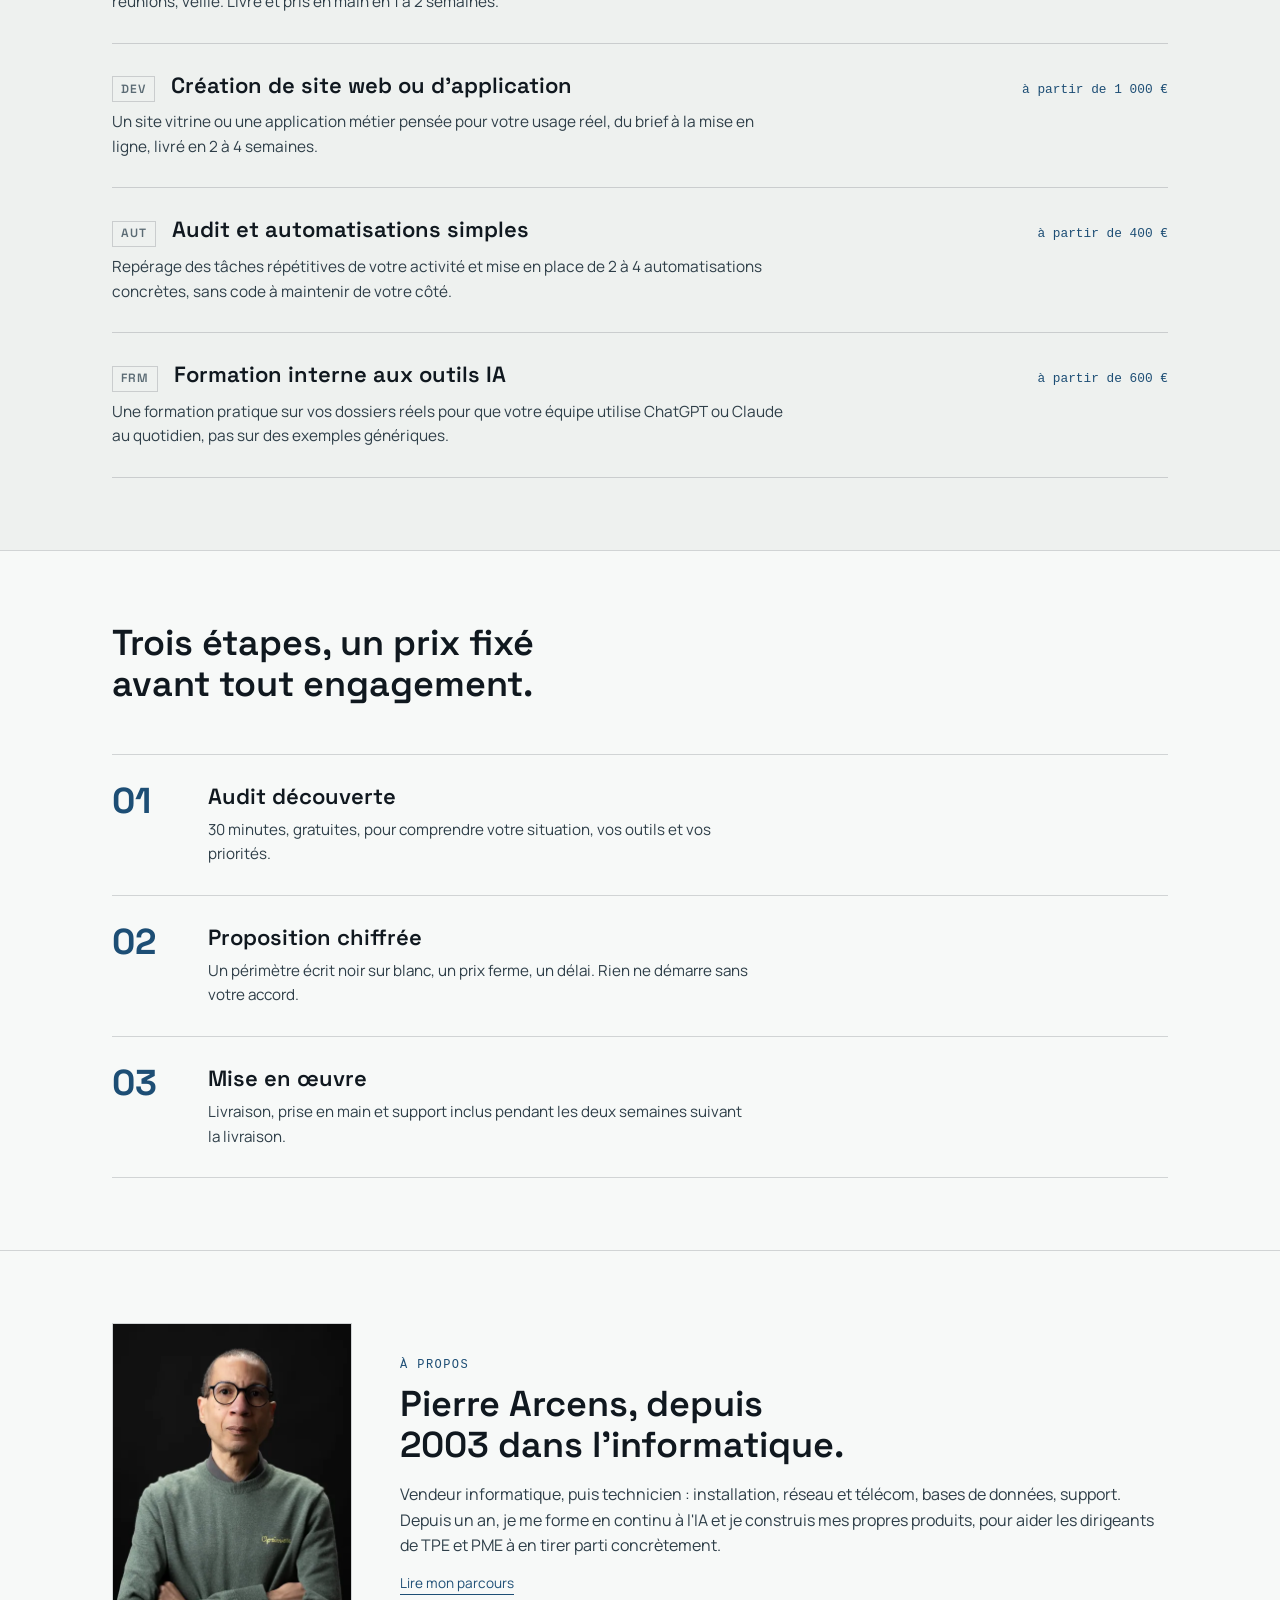
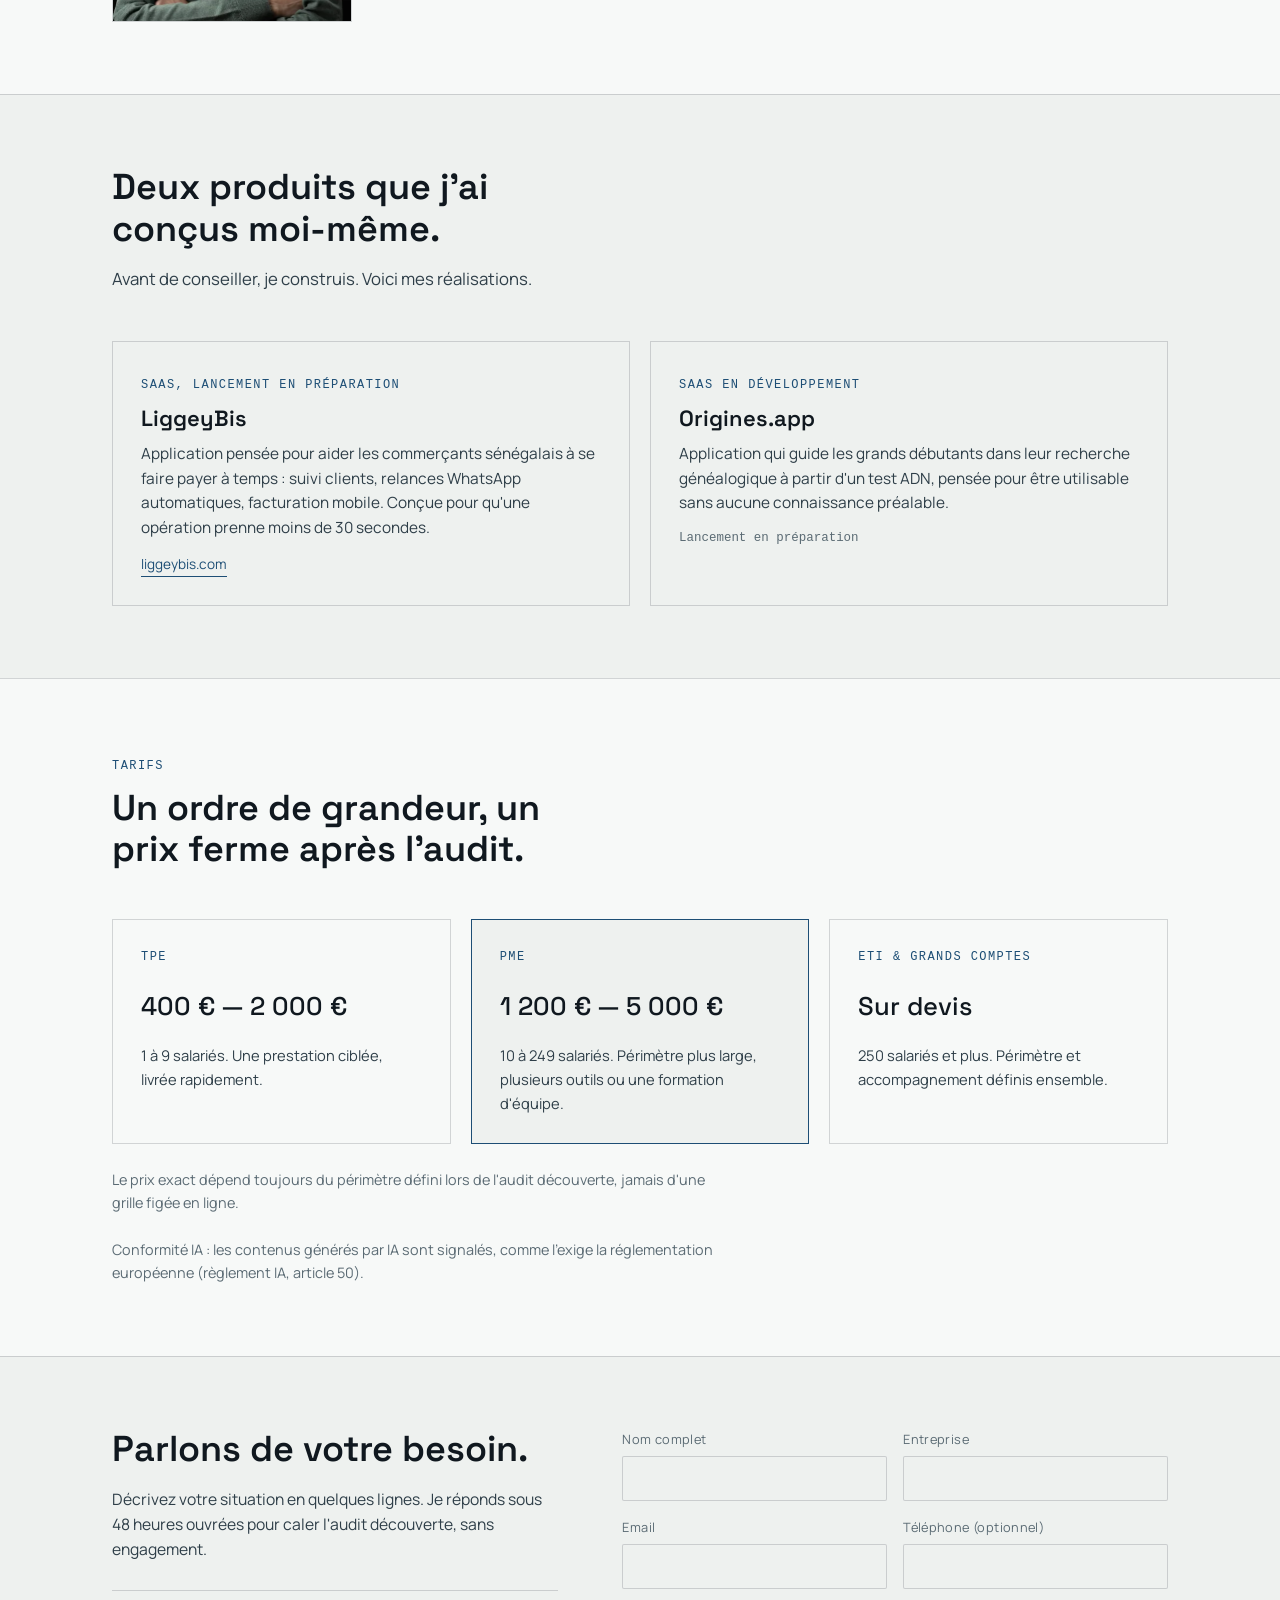
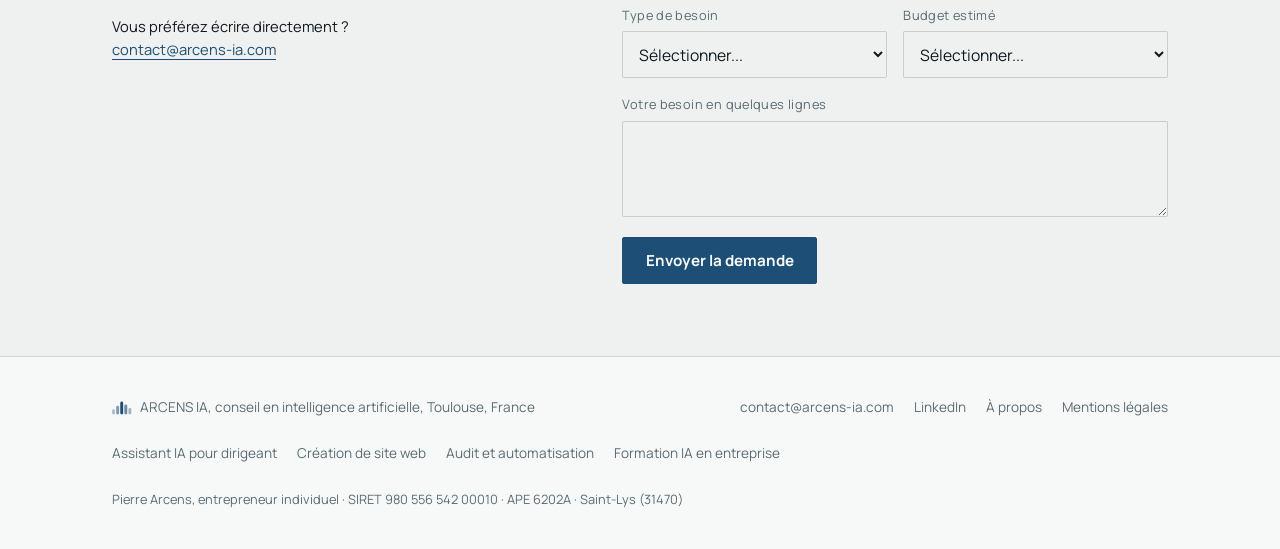
==== commit aa9256d6: "Maillage: liens prestations dans le pied de page, retrait de l'adresse du domicile Co-Authored-By: C" ====
--- a/index.html
+++ b/index.html
@@ -480,6 +480,7 @@
   .footer-links { display: flex; gap: 1.25rem; list-style: none; margin: 0; padding: 0; }
   .footer-links a { text-decoration: none; color: var(--text-muted); }
   .footer-links a:hover { color: var(--accent-c); }
+  .footer-services { flex-basis: 100%; flex-wrap: wrap; }
   .footer-legal { flex-basis: 100%; font-size: 0.8rem; color: var(--text-muted); }
 </style>
 <script type="application/ld+json">
@@ -507,7 +508,6 @@
       "email": "contact@arcens-ia.com",
       "address": {
         "@type": "PostalAddress",
-        "streetAddress": "6 rue de Vaysse",
         "postalCode": "31470",
         "addressLocality": "Saint-Lys",
         "addressRegion": "Occitanie",
@@ -890,7 +890,13 @@
       <li><a href="/a-propos/">À propos</a></li>
       <li><a href="mentions-legales.html">Mentions légales</a></li>
     </ul>
-    <p class="footer-legal">Pierre Arcens, entrepreneur individuel · SIRET 980 556 542 00010 · APE 6202A · 6 rue de Vaysse, 31470 Saint-Lys</p>
+    <ul class="footer-links footer-services">
+      <li><a href="/assistant-ia-dirigeant/">Assistant IA pour dirigeant</a></li>
+      <li><a href="/creation-site-web/">Création de site web</a></li>
+      <li><a href="/audit-automatisation/">Audit et automatisation</a></li>
+      <li><a href="/formation-ia-entreprise/">Formation IA en entreprise</a></li>
+    </ul>
+    <p class="footer-legal">Pierre Arcens, entrepreneur individuel · SIRET 980 556 542 00010 · APE 6202A · Saint-Lys (31470)</p>
   </div>
 </footer>
 
